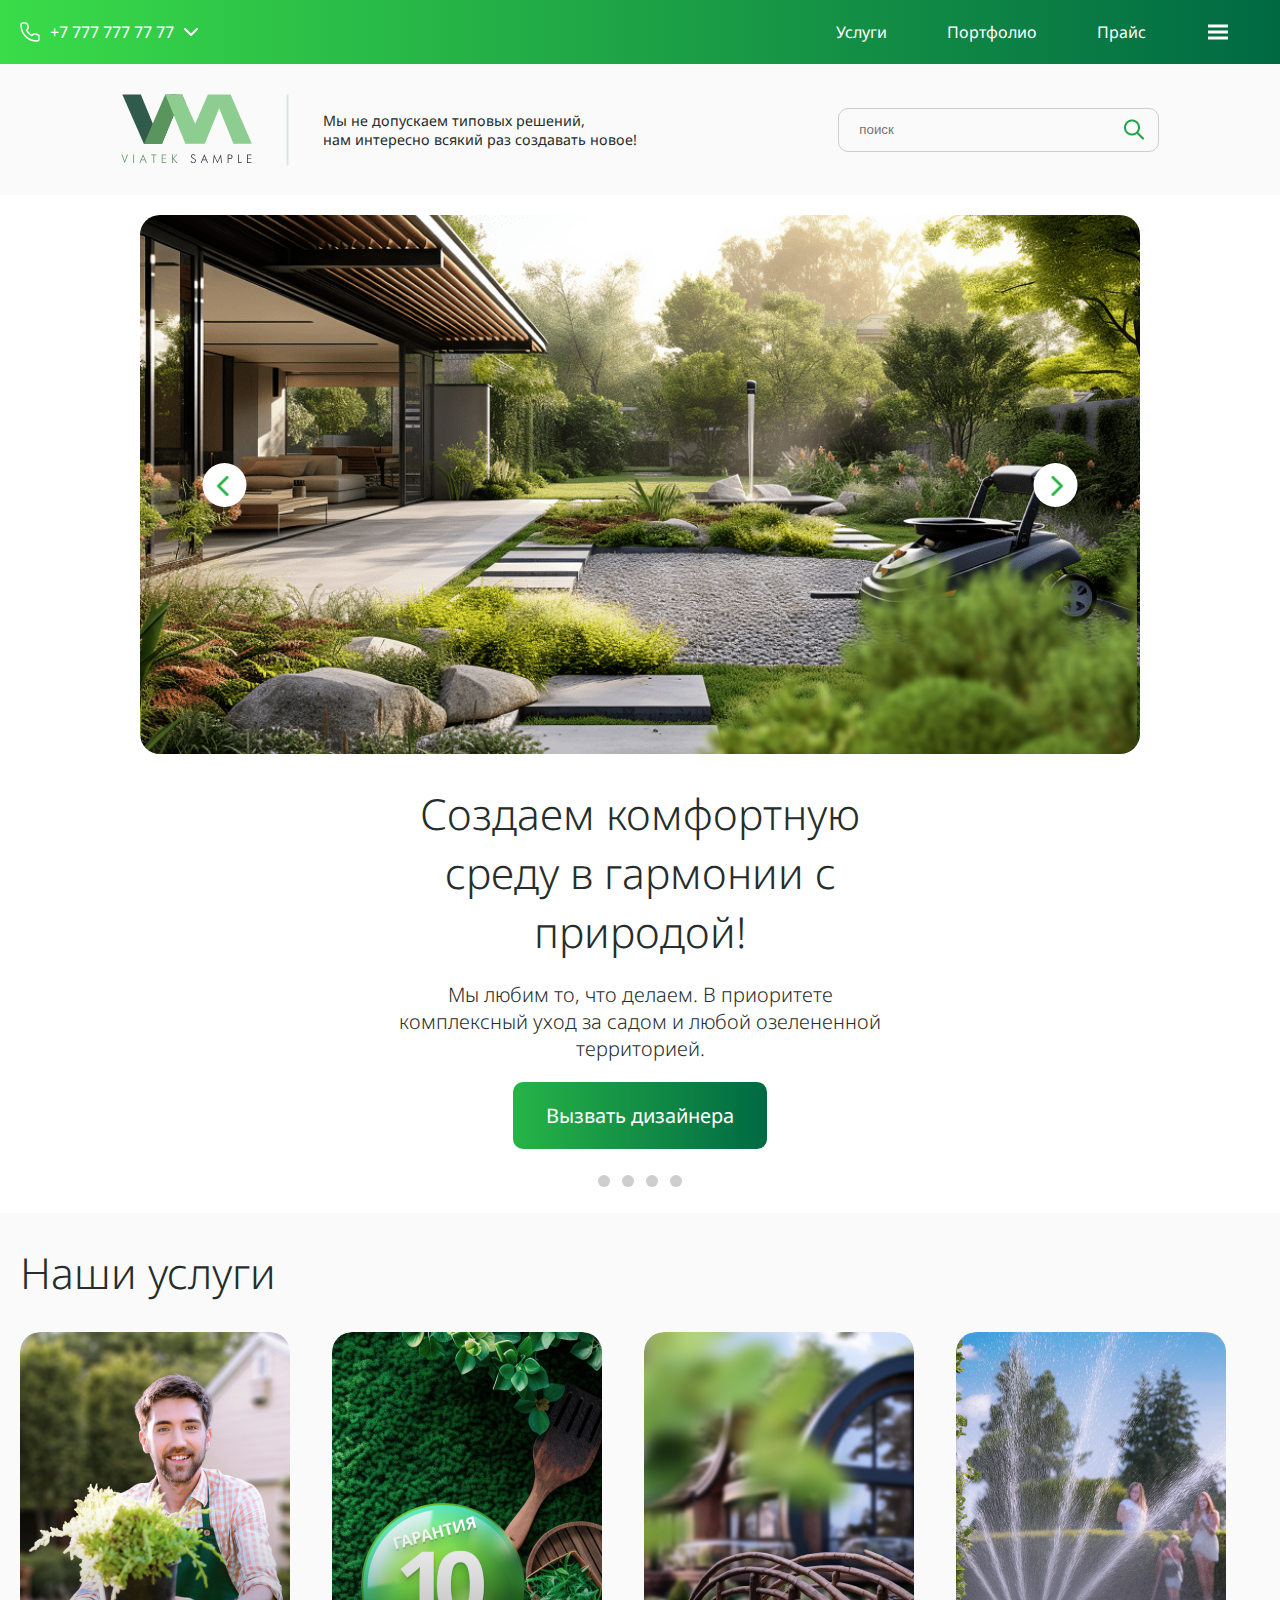
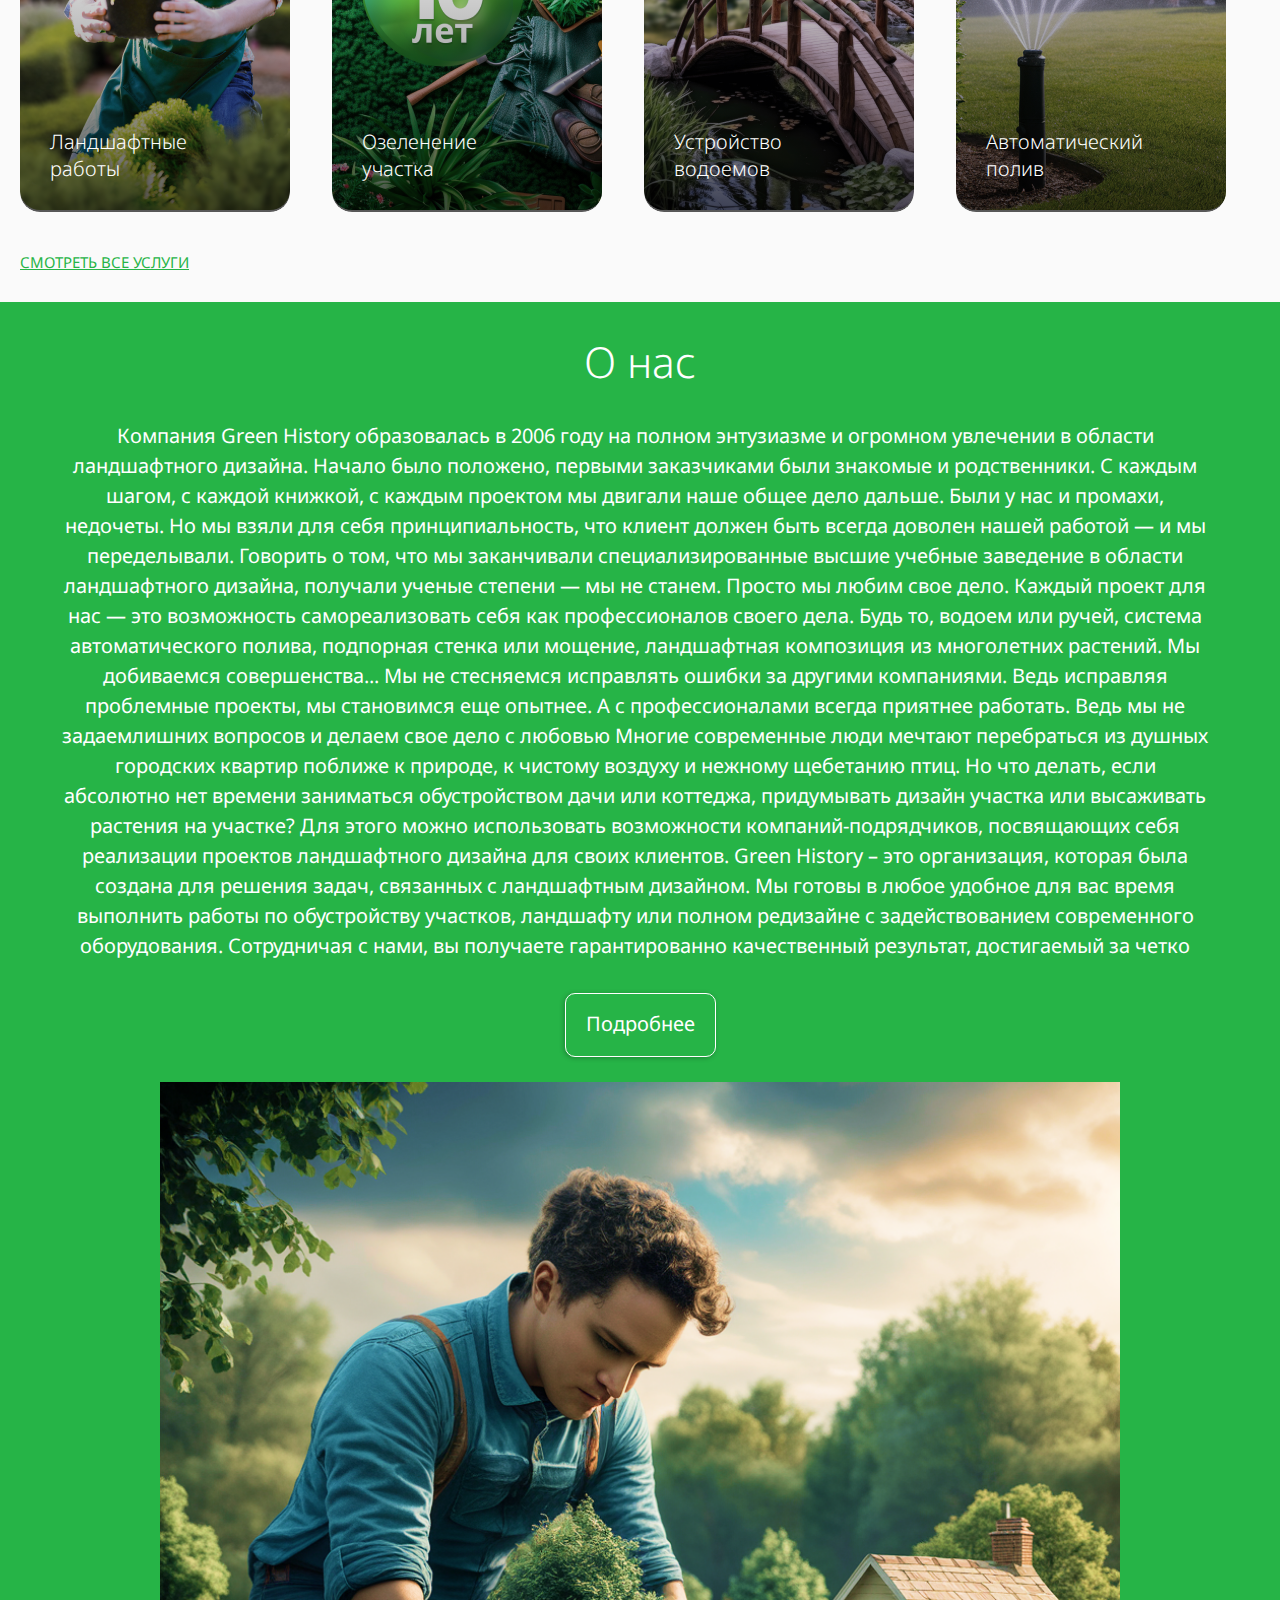
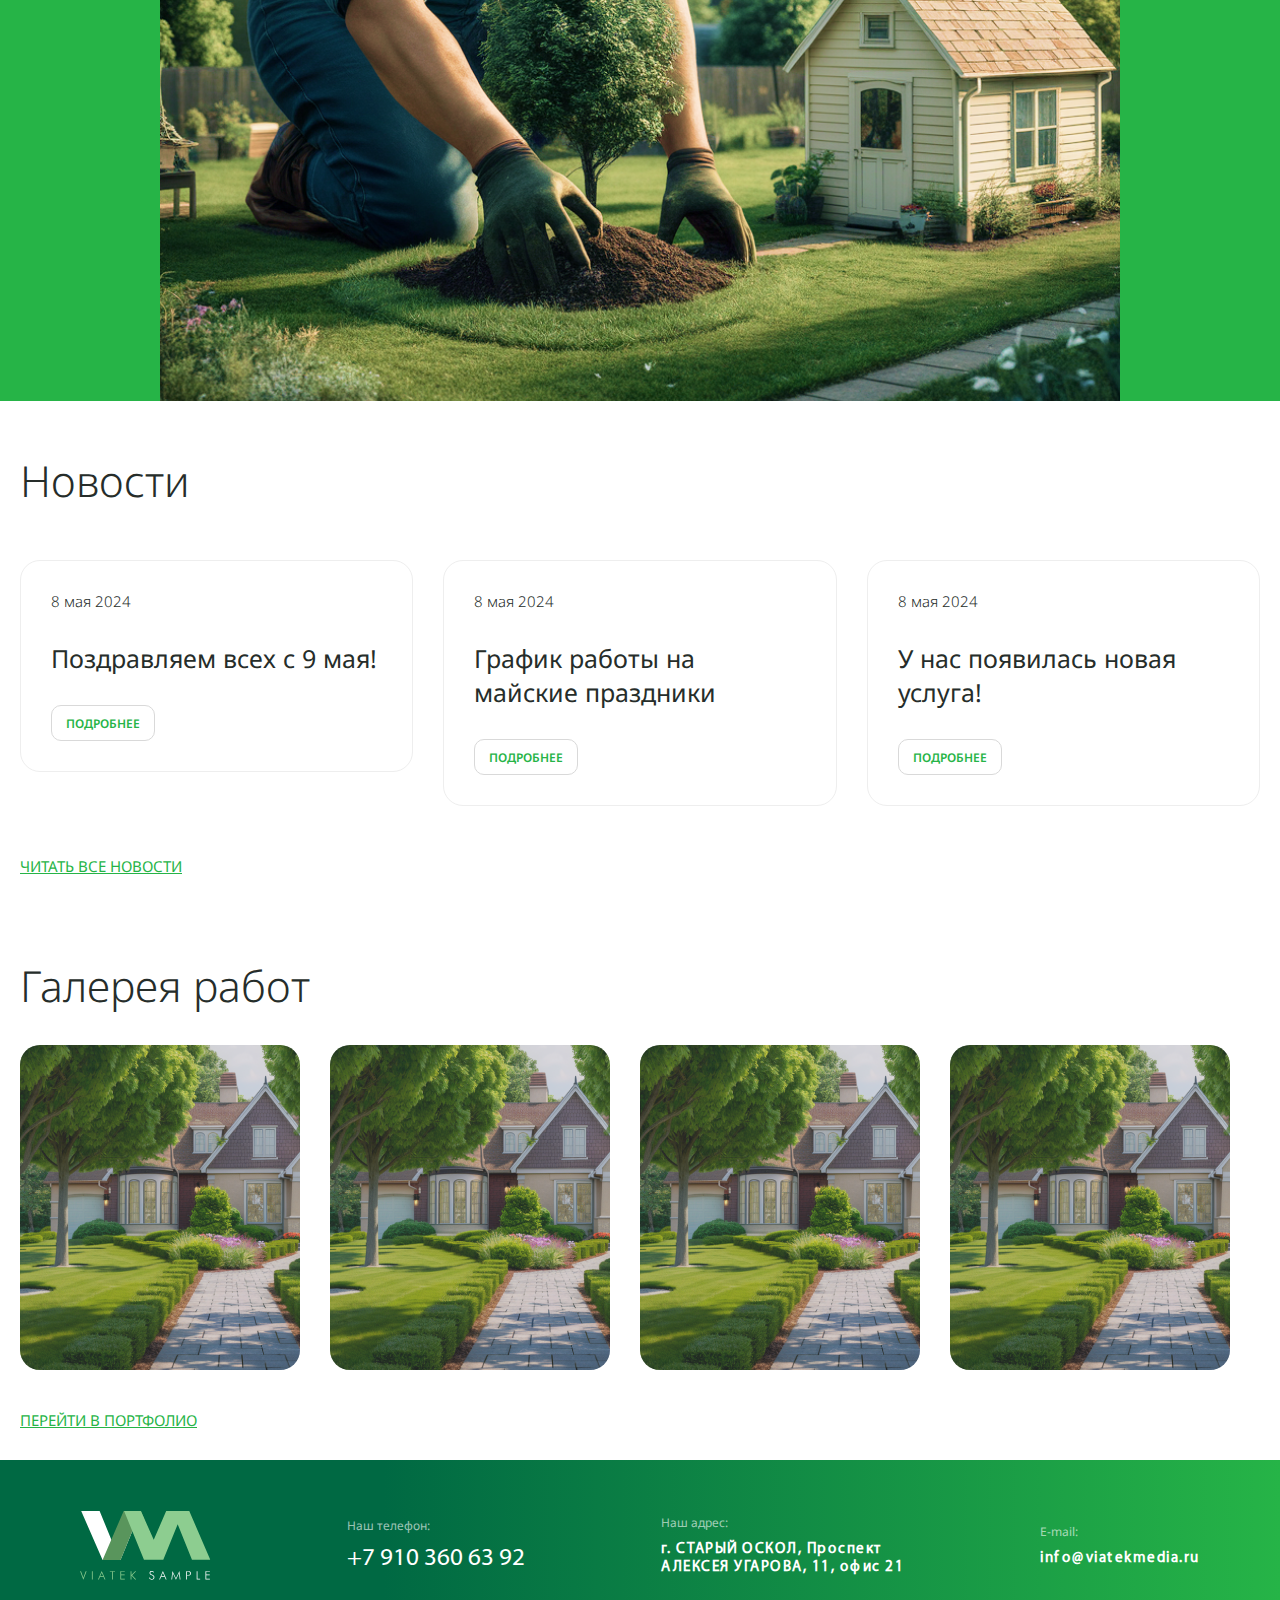
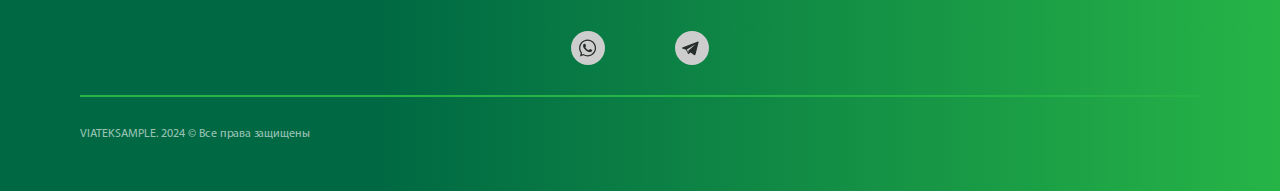
==== index.html @ 407cc50f "Add files via upload" ====
<!DOCTYPE html>
<html lang="en">

<head>
    <meta charset="UTF-8">
    <meta name="viewport" content="width=device-width, initial-scale=1.0">
    <title>Viatek-Sample</title>
    <link rel="stylesheet" href="./styles/reset.css">
    <link rel="stylesheet" href="./styles/fonts.css">
    <link rel="stylesheet" href="./styles/style.css">
</head>

<body>
    <!-- NAVBAR -->
    <nav class="navbar">
        <div class="container navbar-container">
            <div class="navbar__loc">
                <img src="./icons/location.svg" alt="#">
                <a href="#">Москва</a>
                <!-- POP - UP -->
                <div class="loc__pop-up-wrapper">
                    <div class="exit-button">
                        <span class="exit-button__span">
                        </span>
                    </div>
                    <ul class="loc__pop-up_list">
                        <li class="loc__pop-up_item"><a href="#">Санкт Петерсбург</a></li>
                        <li class="loc__pop-up_item"><a href="#">............</a></li>
                        <li class="loc__pop-up_item"><a href="#">............</a></li>
                        <li class="loc__pop-up_item"><a href="#">............</a></li>
                        <li class="loc__pop-up_item"><a href="#">............</a></li>
                        <li class="loc__pop-up_item"><a href="#">............</a></li>
                        <li class="loc__pop-up_item"><a href="#">............</a></li>
                    </ul>
                </div> <!-- POP - UP -->
            </div><!-- LOC -->
            <!-- TEL MENU FOR MOBILE -->
            <div class="navbar__phone-mob">
                <img src="./icons/phone-white.svg" alt="#">
                <a href="tel:+7 777 777 77 77">+7 777 777 77 77</a>
                <img src="./icons/chevron_down_white.svg" alt="#">
            </div> <!-- TEL MENU FOR MOBILE -->
            <div class="navbar__menu">
                <ul class="navbar__menu_list">
                    <li><a href="./service.html">Услуги</a></li>
                    <li><a href="#">Портфолио</a></li>
                    <li><a href="#">Прайс</a></li>
                </ul>
                <div class="navbar__burger">
                    <div class="navbar__burger-wrapper">
                        <a class="navbar__burger_button" href="#">
                            <span></span>
                        </a>
                        <div class="navbar__pop-up">
                            <div class="exit-button">
                                <span class="exit-button__span">
                                </span>
                            </div>
                            <ul class="navbar__pop-up_list">
                                <li class="navbar__pop-up_item"><img src="./icons/wertical-dots.svg" alt=""><a
                                        href="#">О компании</a></li>
                                <li class="navbar__pop-up_item"><img src="./icons/wertical-dots.svg" alt=""><a
                                        href="#">Услуги</a></li>
                                <li class="navbar__pop-up_item"><img src="./icons/wertical-dots.svg" alt=""><a
                                        href="#">Портфолио</a></li>
                                <li class="navbar__pop-up_item"><img src="./icons/wertical-dots.svg" alt=""><a
                                        href="#">Новости</a></li>
                                <li class="navbar__pop-up_item"><img src="./icons/wertical-dots.svg" alt=""><a
                                        href="#">Контакты</a></li>
                                <li class="navbar__pop-up_item"><img src="./icons/wertical-dots.svg" alt=""><a
                                        href="#">Документы</a></li>
                                <li class="navbar__pop-up_item"><img src="./icons/wertical-dots.svg" alt=""><a
                                        href="#">Прайс</a></li>
                            </ul>
                        </div>
                    </div>
                </div> <!-- NAVBAR__BURGER -->
            </div><!-- NAVBAR__MENU -->
        </div> <!-- CONTAINER -->
    </nav>
    <!-- NAVBAR - END ^ -->

    <!-- HEADER -->
    <header>
        <div class="container header__container">
            <div class="logo-slogan">
                <div class="header__logo-wrapp">
                    <a class="header__logo-link" href="#"><img class="header__logo" src="./icons/logo.svg" alt=""></a>
                </div>
                <hr class="header__hr">
                <div class="header__slogan">
                    <p class="header__slogan_txt">Мы не допускаем типовых решений,<br>
                        нам интересно всякий раз создавать новое!</p>
                </div>
            </div>
            <!--  -->
            <form class="header__search" action="#" method="post">
                <input class="header__input" type="text" name="header-search" placeholder="поиск">
                <button class="header__search-btn">
                    <img src="./icons/search-green.png" alt="">
                </button>
            </form>
            <!--  -->
            <div class="header__timing">
                <p class="header__timing_txt">График работы:</br><span> Пн-Пт, 9:00 - 18:00</span></p>
            </div>
            <div class="header__social">
                <div class="header__social_watcap"><img src="./icons/whatsapp.svg" alt=""></div>
                <div class="header__social_telegram"><img class="header__social_telega" src="./icons/telegramm.svg"
                        alt=""></div>
            </div>
            <div class="header__phone">
                <form class="header__phone_form" action="#" method="get">
                    <button class="header__phone_button">
                        <img src="./icons/phone-green.svg" alt="">
                    </button>
                    <input type="number" placeholder="+7 910 360 63 92">
                    <div class="header__pop-up-wrapper">
                        <a class="header__phone_pop-up" href="#">
                            <img src="./icons/chevron-down-green.svg" alt="">
                        </a>
                        <div class="header__phone_list-wrapper">
                            <div class="exit-button">
                                <span class="exit-button__span">
                                </span>
                            </div><!-- exit-button -->
                            <ul class="header__phone_list">
                                <li class="header__phone_item">
                                    <a href="">+7 777 777 77 77</a>
                                </li>
                                <li class="header__phone_item">
                                    <a href="">............</a>
                                </li>
                                <li class="header__phone_item">
                                    <a href="">............</a>
                                </li>
                                <li class="header__phone_item">
                                    <a href="">............</a>
                                </li>
                                <li class="header__phone_item">
                                    <a href="">............</a>
                                </li>
                                <li class="header__phone_item">
                                    <a href="">............</a>
                                </li>
                                <li class="header__phone_item">
                                    <a href="">............</a>
                                </li>
                            </ul>
                        </div> <!-- header__phone_list-wrapper -->
                    </div><!-- header__pop-up-wrapper -->
                </form>
            </div><!-- header__phone -->
        </div><!-- container header__container -->
    </header>
    <!-- HEADER - END ^ -->

    <!-- MAIN -->
    <main class="main-container">

        <!-- PREVIEW - SECTION -->
        <section class="preview container">
            <!-- left - block -->
            <div class="preview__content">
                <h1>Создаем комфортную<br>
                    среду в гармонии с<br>
                    природой!
                </h1>

                <p class="preview__txt">Мы любим то, что делаем. В приоритете<br class="preview__txt_br1">
                    комплексный уход за садом и любой озелененной<br class="preview__txt_br2">
                    территорией.
                </p>

                <a href="#" class="preview__content_btn call-btn-dark">Вызвать дизайнера</a>

                <div class="preview__dots">
                    <label for="switch1" checked></label>
                    <label for="switch2"></label>
                    <label for="switch3"></label>
                    <label for="switch4"></label>
                </div> <!-- preview__dots -->
            </div><!-- preview__content -->
            <!-- left - block - end ^ -->

            <!-- right - block -->
            <div class="slider-wrapper">
                <div class="slider">
                    <input checked type="radio" name="slider" id="switch1">
                    <input type="radio" name="slider" id="switch2">
                    <input type="radio" name="slider" id="switch3">
                    <input type="radio" name="slider" id="switch4">
                    <div class="slides">
                        <div class="overflow">
                            <div class="slider-inner">
                                <div class="slide">
                                    <img alt="" src="./images/home.img/preview-img1.png">
                                </div>
                                <div class="slide">
                                    <img alt="" src="./images/home.img/preview-img1.png">
                                </div>
                                <div class="slide">
                                    <img alt="" src="./images/home.img/preview-img1.png">
                                </div>
                                <div class="slide">
                                    <img alt="" src="./images/home.img/preview-img1.png">
                                </div>
                            </div><!-- slider-inner -->
                        </div><!-- overflow -->
                    </div><!-- slides -->
                </div><!-- slider -->

                <div class="preview__slider_arrows">
                    <div class="preview__arrow-left">
                        <label for="switch1">
                            <img src="./icons/chevron-left-green-btn.png" alt="">
                        </label>
                    </div>
                    <div class="preview__arrow-right">
                        <label for="switch4">
                            <img src="./icons/chevron-right-green-btn.png" alt="">
                        </label>
                    </div>
                </div>
            </div><!-- slider-wrapper -->
            <!-- right - block - end ^ -->
        </section>
        <!-- PREVIEW - SECTION - END ^ -->

        <!-- SERVICES - SECTION -->
        <section class="services-bg">
            <div class="services container">
                <h2>Наши услуги</h2>
                <div class="services__images-wrapper">
                    <div class="services__images">
                        <div class="services__img-wrapper">
                            <div class="services__img_shadow">
                                <h5 class="services__img_title">Ландшафтные<br> работы</h5>
                                <a class="services__img_btn" href="#">Заказать</a>
                            </div>
                            <img src="./images/home.img/landscaping1.png" alt="">
                        </div><!-- services__img-wrapper -->
                        <div class="services__img-wrapper">
                            <div class="services__img_shadow">
                                <h5 class="services__img_title">Озеленение<br>
                                    участка</h5>
                                <a class="services__img_btn" href="#">Заказать</a>
                            </div>
                            <img src="./images/home.img/service-greening2.png" alt="">
                        </div><!-- services__img-wrapper -->
                        <div class="services__img-wrapper">
                            <div class="services__img_shadow">
                                <h5 class="services__img_title">Устройство<br> водоемов</h5>
                                <a class="services__img_btn" href="#">Заказать</a>
                            </div>
                            <img src="./images/home.img/construct-reservoirs3.png" alt="">
                        </div><!-- services__img-wrapper -->
                        <div class="services__img-wrapper">
                            <div class="services__img_shadow">
                                <h5 class="services__img_title">Автоматический<br> полив</h5>
                                <a class="services__img_btn" href="#">Заказать</a>
                            </div>
                            <img src="./images/home.img/auto-watering4.png" alt="">
                        </div><!-- services__img-wrapper -->
                        <div class="services__img-wrapper">
                            <div class="services__img_shadow">
                                <h5 class="services__img_title">Устройство газонов</h5>
                                <a class="services__img_btn" href="#">Заказать</a>
                            </div>
                            <img src="./images/home.img/lawn-installation5.png" alt="">
                        </div><!-- services__img-wrapper -->
                    </div><!-- services__images -->
                </div><!-- services__images-wrapper -->

                <a class="main-link" href="#">Смотреть все услуги</a>
        </section>
        <!-- SERVICES - SECTION - END ^ -->

        <!-- ABOUT - SECTION -->
        <section class="about-bg">
            <div class="about">
                <div class="about__dummy">
                </div>
                <div class="about__img-wrapper">
                    <div class="about__img">
                        <img src="./images/home.img/about-img.png" alt="">
                    </div>
                </div>
                <div class="about__content-wrapper">
                    <div class="about__content">
                        <h2>О нас</h2>
                        <div class="about__txt-wrapper">

                            <p>Компания Green History образовалась в 2006 году на полном<br> энтузиазме и огромном
                                увлечении в области ландшафтного дизайна.<br> Начало было положено, первыми заказчиками
                                были
                                знакомые и<br> родственники. С каждым шагом, с каждой книжкой, с каждым<br> проектом мы
                                двигали наше
                                общее дело дальше. Были у нас и<br> промахи, недочеты. Но мы взяли для себя
                                принципиальность,
                                что<br> клиент должен быть всегда доволен нашей работой — и мы<br> переделывали.
                                Говорить о
                                том, что
                                мы заканчивали<br> специализированные высшие учебные заведение в области<br>
                                ландшафтного
                                дизайна,
                                получали ученые степени — мы не станем.<br> Просто мы любим свое дело.<br><br>

                                Каждый проект для нас — это возможность самореализовать себя как<br> профессионалов
                                своего
                                дела. Будь то, водоем или ручей, система<br> автоматического полива, подпорная стенка
                                или
                                мощение,<br> ландшафтная композиция из многолетних растений. Мы добиваемся<br>
                                совершенства...<br><br>
                                Мы не стесняемся исправлять ошибки за другими компаниями.<br> Ведь исправляя проблемные
                                проекты,
                                мы становимся еще опытнее.<br> А с профессионалами всегда приятнее работать. Ведь мы
                                не<br>
                                задаемлишних вопросов и делаем свое дело с любовью Многие<br> современные люди мечтают
                                перебраться из душных городских<br> квартир поближе к природе, к чистому воздуху и
                                нежному<br> щебетанию птиц. Но что делать, если абсолютно нет времени<br>
                                заниматься обустройством дачи или коттеджа, придумывать дизайн<br> участка или
                                высаживать
                                растения на участке? Для этого можно<br> использовать возможности компаний-подрядчиков,
                                посвящающих<br> себя реализации проектов ландшафтного дизайна для своих<br> клиентов.
                                <br><br>
                                Green History – это организация, которая была создана для решения<br> задач, связанных с
                                ландшафтным дизайном. Мы готовы в любое<br> удобное для вас время выполнить работы по
                                обустройству участков,<br> ландшафту или полном редизайне с задействованием
                                современного<br>
                                оборудования. Сотрудничая с нами, вы получаете гарантированно<br> качественный
                                результат,
                                достигаемый за четко оговоренные сроки.
                                <br><br>
                                В комплекс услуг Green History входят следующие мероприятия:<br><br>
                                Ландшафтное проектирование участка с учетом потребностей<br> заказчика;<br><br>
                                Работы по озеленению и обустройству газонов на участках;<br><br>
                                Прокладка инфраструктуры или замена устаревших элементов<br> внешнего интерьера;<br><br>
                                Монтаж современной системы полива для растений;<br><br>
                                Обустройство водоемов, фонтанов и прудов;<br><br>
                                Работы по обслуживанию реализованных проектов.
                                Это далеко не весь<br> список тех задач, которые способны для вас решить специалисты<br>
                                нашей
                                компании. Для нас каждый проект дизайна участка является<br> уникальной возможностью
                                решить
                                ваши
                                вопросы и удовлетворить<br> персональные потребности. Работа выполняется с соблюдением
                                всех<br>
                                требований безопасности, наши заказчики получают возможность<br> вносить корректировки
                                на
                                любом
                                этапе выполнения проекта.
                                <br><br>
                                Что касается цен, то стоимость наших услуг представлена на<br> официальном сайте
                                компании
                                Green
                                History. Вы удивитесь, насколько<br> доступными и выгодными оказываются услуги
                                подрядчиков,<br>
                                заботящихся о бюджете своих клиентов. Для нас каждый заказчик<br> представляет ценность,
                                а
                                потому мы готовы предоставить все свои<br> возможности для решения ваших задач.
                                <br><br>
                                На текущий момент мы реализовали уже несколько сотен уникальных<br> проектов и получили
                                положительные отзывы от десятков довольных<br> клиентов. Если вам важно получить
                                гарантированный
                                результат, не<br> переплатив за него, то смело звоните нам по телефону и закажите<br>
                                выезд
                                специалиста на место. Мы докажем на деле, что ландшафтный<br> дизайн – это доступно и
                                интересно!
                            </p>

                        </div>
                        <a class="about__content_btn" href="#">Подробнее</a>
                    </div>
                    <div class="about__content-dummy"></div>
                </div>
            </div>
        </section>
        <!-- ABOUT - SECTION- END ^ -->

        <!-- NEWS - SECTION -->
        <section class="news container">
            <h2>Новости</h2>
            <div class="news__cards-wrapper">
                <div class="news__card">
                    <span>8 мая 2024</span>
                    <h4>Поздравляем всех с 9 мая!</h4>
                    <a class="clear-small-btn" href="#">подробнее</a>
                </div>
                <div class="news__card">
                    <span>8 мая 2024</span>
                    <h4>График работы на майские праздники</h4>
                    <a class="clear-small-btn" href="#">подробнее</a>
                </div>
                <div class="news__card">
                    <span>8 мая 2024</span>
                    <h4>У нас появилась новая услуга!</h4>
                    <a class="clear-small-btn" href="#">подробнее</a>
                </div>
            </div>
            <a class="main-link" href="#">Читать все новости</a>
            </div>
        </section>
        <!-- NEWS - SECTION - END ^ -->
        <!-- GALLERY - SECTION -->
        <section class="gallery container">
            <h2>Галерея работ</h2>
            <div class="gallery__images-wrapper">
                <div class="gallery__images">
                    <div class="gallery__img-wrapper">
                        <div class="gallery__img-shadow">
                        </div>
                        <a class="gallery__search_btn" href="./portfolio.html">
                            <img src="./icons/search(+)white-big.svg" alt="#">
                        </a>
                        <img src="./images/home.img/gallery-img.png" alt="#">
                    </div> <!-- gallery__img-wrapper -->
                    <div class="gallery__img-wrapper">
                        <div class="gallery__img-shadow">
                        </div>
                        <a class="gallery__search_btn" href="./portfolio.html">
                            <img src="./icons/search(+)white-big.svg" alt="#">
                        </a>
                        <img src="./images/home.img/gallery-img.png" alt="#">
                    </div> <!-- gallery__img-wrapper -->
                    <div class="gallery__img-wrapper">
                        <div class="gallery__img-shadow">
                        </div>
                        <a class="gallery__search_btn" href="./portfolio.html">
                            <img src="./icons/search(+)white-big.svg" alt="#">
                        </a>
                        <img src="./images/home.img/gallery-img.png" alt="#">
                    </div> <!-- gallery__img-wrapper -->
                    <div class="gallery__img-wrapper">
                        <div class="gallery__img-shadow">
                        </div>
                        <a class="gallery__search_btn" href="./portfolio.html">
                            <img src="./icons/search(+)white-big.svg" alt="#">
                        </a>
                        <img src="./images/home.img/gallery-img.png" alt="#">
                    </div> <!-- gallery__img-wrapper -->
                    <div class="gallery__img-wrapper">
                        <div class="gallery__img-shadow">
                        </div>
                        <a class="gallery__search_btn" href="./portfolio.html">
                            <img src="./icons/search(+)white-big.svg" alt="#">
                        </a>
                        <img src="./images/home.img/gallery-img.png" alt="#">
                    </div> <!-- gallery__img-wrapper -->
                </div><!-- gallery__images -->
            </div><!-- gallery__images-wrapper -->
            <a class="main-link" href="./portfolio.html">Перейти в портфолио</a>
        </section>
        <!-- GALLERY - SECTION - END ^ -->

    </main> <!-- MAIN - END ^ -->


    <!-- FOOTER -->
    <footer class="footer">
        <div class="container footer__container">
            <div class="footer__info-wrapper">
                <div class="footer__logo">
                    <a href="#"><img src="./icons/footer-logo.svg" alt="">
                    </a>
                </div>
                <div class="footer__phone">
                    <a>Наш телефон:</a>
                    <span>+7 910 360 63 92</span>
                </div>
                <div class="footer__adress">
                    <a>Наш адрес:</a>
                    <span>г. СТАРЫЙ ОСКОЛ, Проспект<br> АЛЕКСЕЯ УГАРОВА, 11, офис 21
                    </span>
                </div>
                <div class="footer__email">
                    <a>E-mail:</a>
                    <span>info@viatekmedia.ru</span>
                </div>
                <div class="footer__social">
                    <div class="footer__social-wrapper">
                        <img class="footer__social_whatsapp" src="./icons/whatsapp-black.svg" alt="">
                    </div>
                    <div class="footer__social-wrapper">
                        <img class="footer__social_telegramm" src="./icons/telega-black.svg" alt="">
                    </div>
                </div>
            </div><!-- footer__info-wrapper -->
            <hr class="footer__line">
            <div class="copyright">
                VIATEKSAMPLE. 2024 © Все права защищены
            </div>
        </div><!-- container footer__container -->
    </footer>
</body>

</html>
---- styles/fonts.css ----
@font-face {
    font-family: "noto-sans";
    src: url(../fonts/Noto_Sans/NotoSans-VariableFont_wdth\,wght.ttf);
}

@font-face {
    font-family: "futuris";
    src: url(../fonts/Futuris/futuris.ttf);
}

@font-face {
    font-family: "myriad-pro";
    src: url(../fonts/Myriad_pro/MYRIADPRO-REGULAR.ttf);
}

body {
    font-family: "noto-sans";
}

h1,
h2,
h4,
h5 {
    font-family: var(--font-family);
    font-style: normal;
    font-weight: 300;
}

h1,
h2 {
    font-size: clamp(35px, calc(35px + (45 - 35) * ((100vw - 320px) / (1560 - 320))), 45px);
}

h3 {
    font-size: 35px;
    font-weight: 500;
}

h4 {
    font-size: 25px;
    font-weight: 400;
}

h5 {
    font-size: 20px;
}

a {
    font-family: var(--font-family);
}

article {
    font-size: 20px;
    font-weight: 400;
    line-height: 150%;
}


/* HEADER */
.navbar__loc>a {
    font-size: 15px;
    font-weight: 400;
}

.navbar__menu_list>li>a {
    font-size: 16px;
    font-weight: 400;
}

.header__slogan_txt {
    font-size: clamp(12px, calc(12px + (15 - 12) * ((100vw - 320px) / (1560 - 320))), 15px);
    font-weight: 400;
}

.header__timing_txt {
    font-weight: 700;
    font-size: 12px;
}

.header__timing_txt>span {
    font-weight: 400;
}

.header__phone_form>input {
    font-weight: 400;
    font-size: 20px;
}

/* HEADER - END ^ */

/* SECTION - SERVICES */
.page-nav span:first-child {
    font-size: 12px;
    font-weight: 400;
}

.page-nav span:last-child {
    font-size: 12px;
    font-weight: 400;
}

/* FOOTER */
footer {
    font-family: "myriad-pro";
    font-weight: 400;
    font-size: 12px;
}

.footer__phone>span {
    font-size: 25px;
}

.footer__adress>span,
.footer__email>span {
    font-size: 1.25em;
    font-weight: 600;
    letter-spacing: .1em;
}

/* FOOTER - END ^ */

/* -SECTIONS- */
/* preview - section */
.preview__txt {
    font-size: 20px;
    font-weight: 300;
}

/* preview - section - end ^ */

/* services - section */
.services__img_btn {
    font-size: 15px;
    font-weight: 400;
    text-transform: uppercase;
}

.main-link {
    font-size: 15px;
    font-weight: 400;
    text-transform: uppercase;
    text-decoration: underline;
}

/* services - section - end ^ */

/* news - section */
.news__card>span {
    font-size: 15px;
    font-weight: 300;
}

/* news - section - end ^ */

/* SECTIONS - BUTTONS */
.long-green-btn,
.clear-small-btn,
.clear-big-btn,
.call-btn-dark,
.call-btn-light {
    font-size: 20px;
    font-weight: 400;
}

.clear-big-btn {
    line-height: 100%;
}

.clear-small-btn {
    font-weight: 600;
    font-size: 12px;
    text-transform: uppercase;
}

/* PAGES */
---- styles/style.css ----
/* GLOBAL - STYLES */
@import url(./global.css);
/* GLOBAL - STYLES - END ^ */

/* COLORS */
@import url(./colors.css);
/* COLOS - END ^ */
/* HEADER - STYLES */
@import url(./header/hdr.css);
/* HEADER - STYLES - END ^*/

/* FOOTER - STYLES */
@import url(./footer/footer.css);
/* FOOTER - STYLES - END ^ */

/* STYLES - SECTIONS */
/* home - page */
@import url(../styles/home-page/preview.css);
@import url(../styles/home-page/services.css);
@import url(../styles/home-page/about.css);
@import url(../styles/home-page/news.css);
@import url(../styles/home-page/gallery.css);

/* services - page */
@import url(../styles/sections/services/srv.css);

/* STYLES - SECTIONS - END ^ */
/* BUTTONS - STYLES */
@import url(../styles/button.css);
/* BUTTONS - STYLES - END ^ */
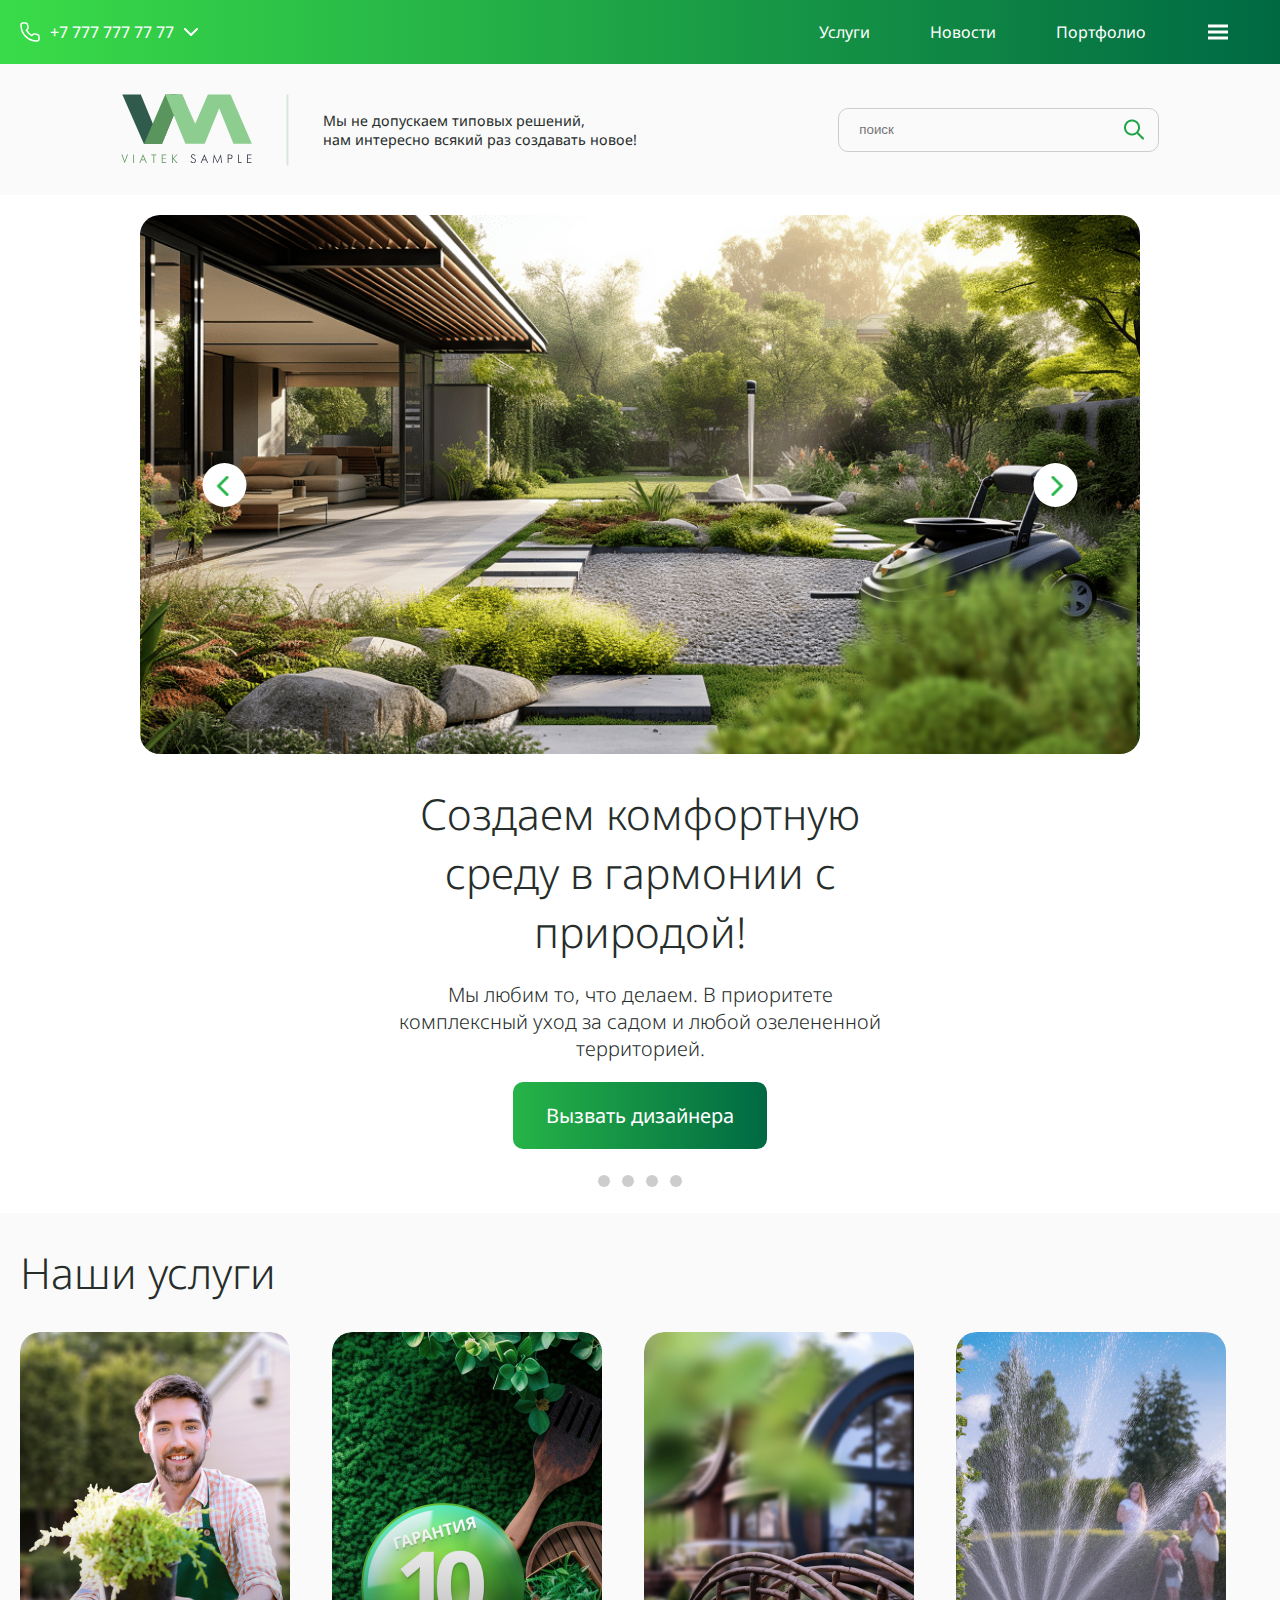
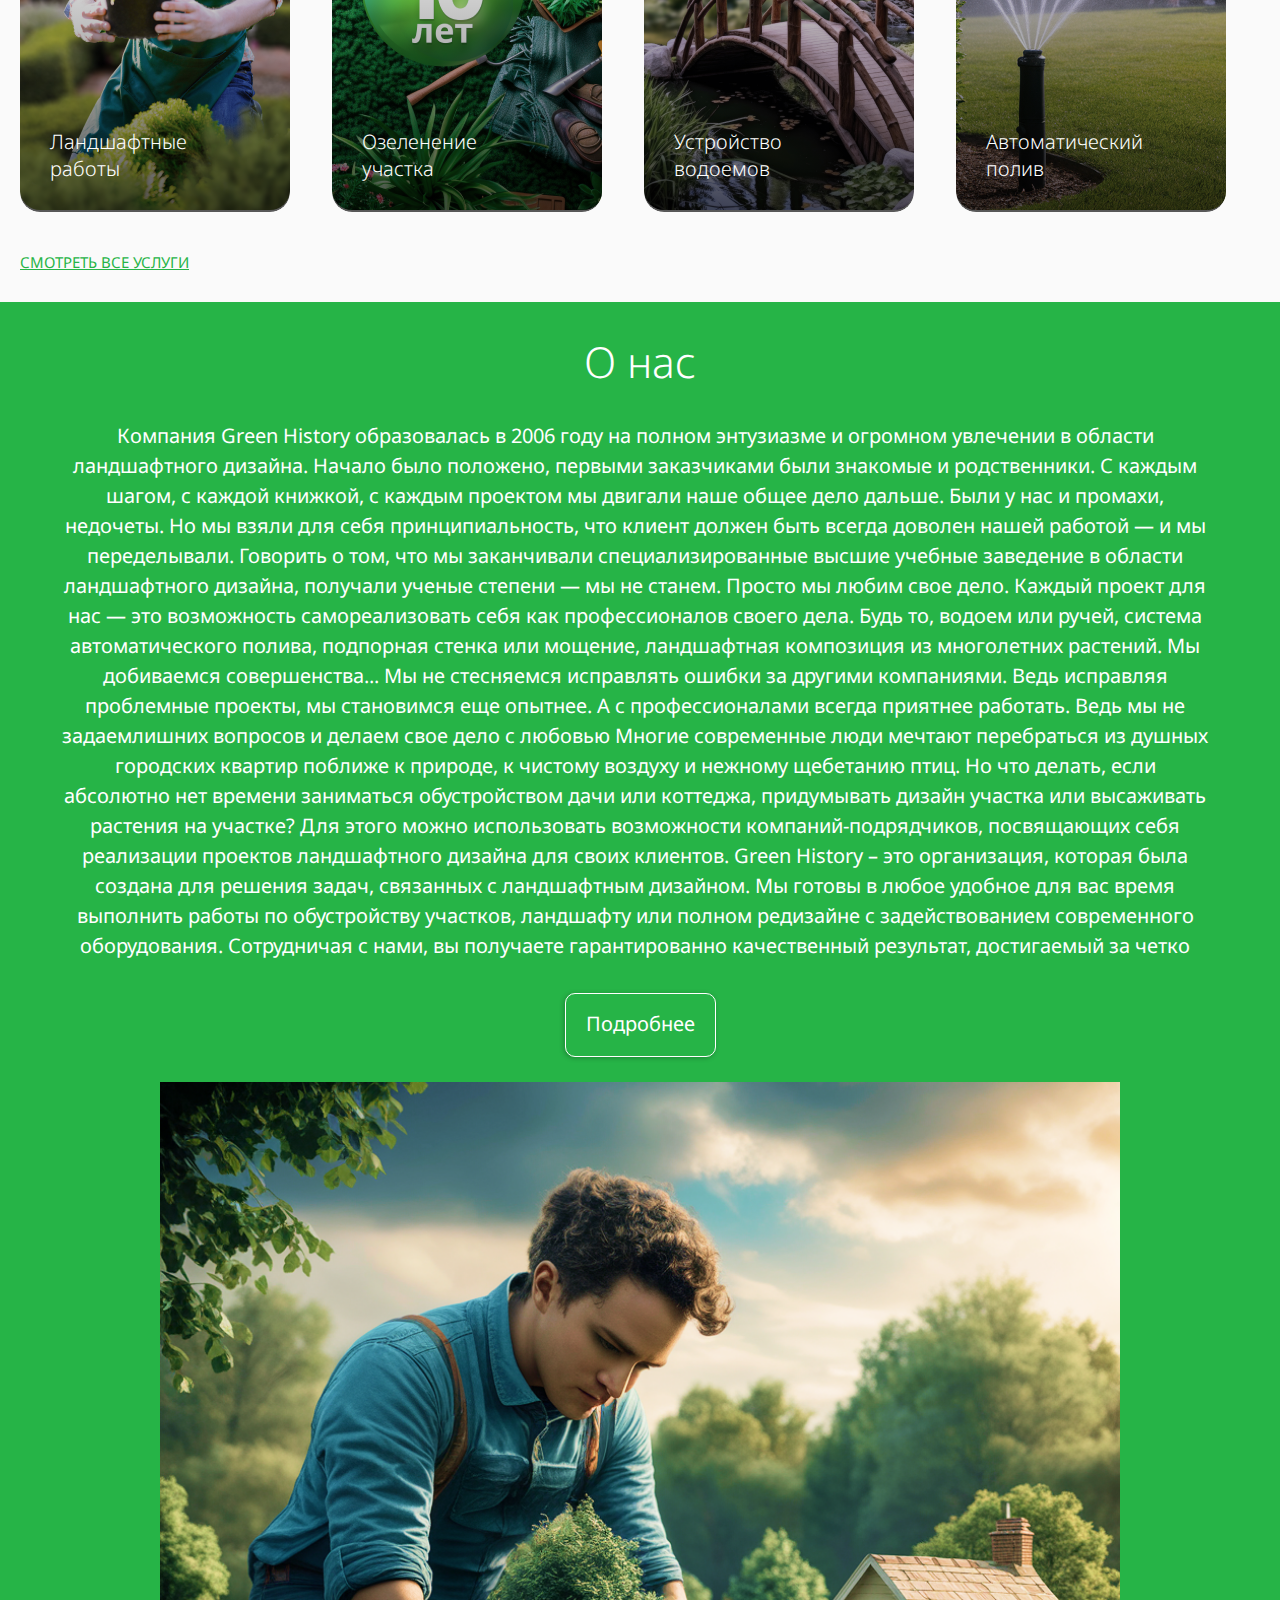
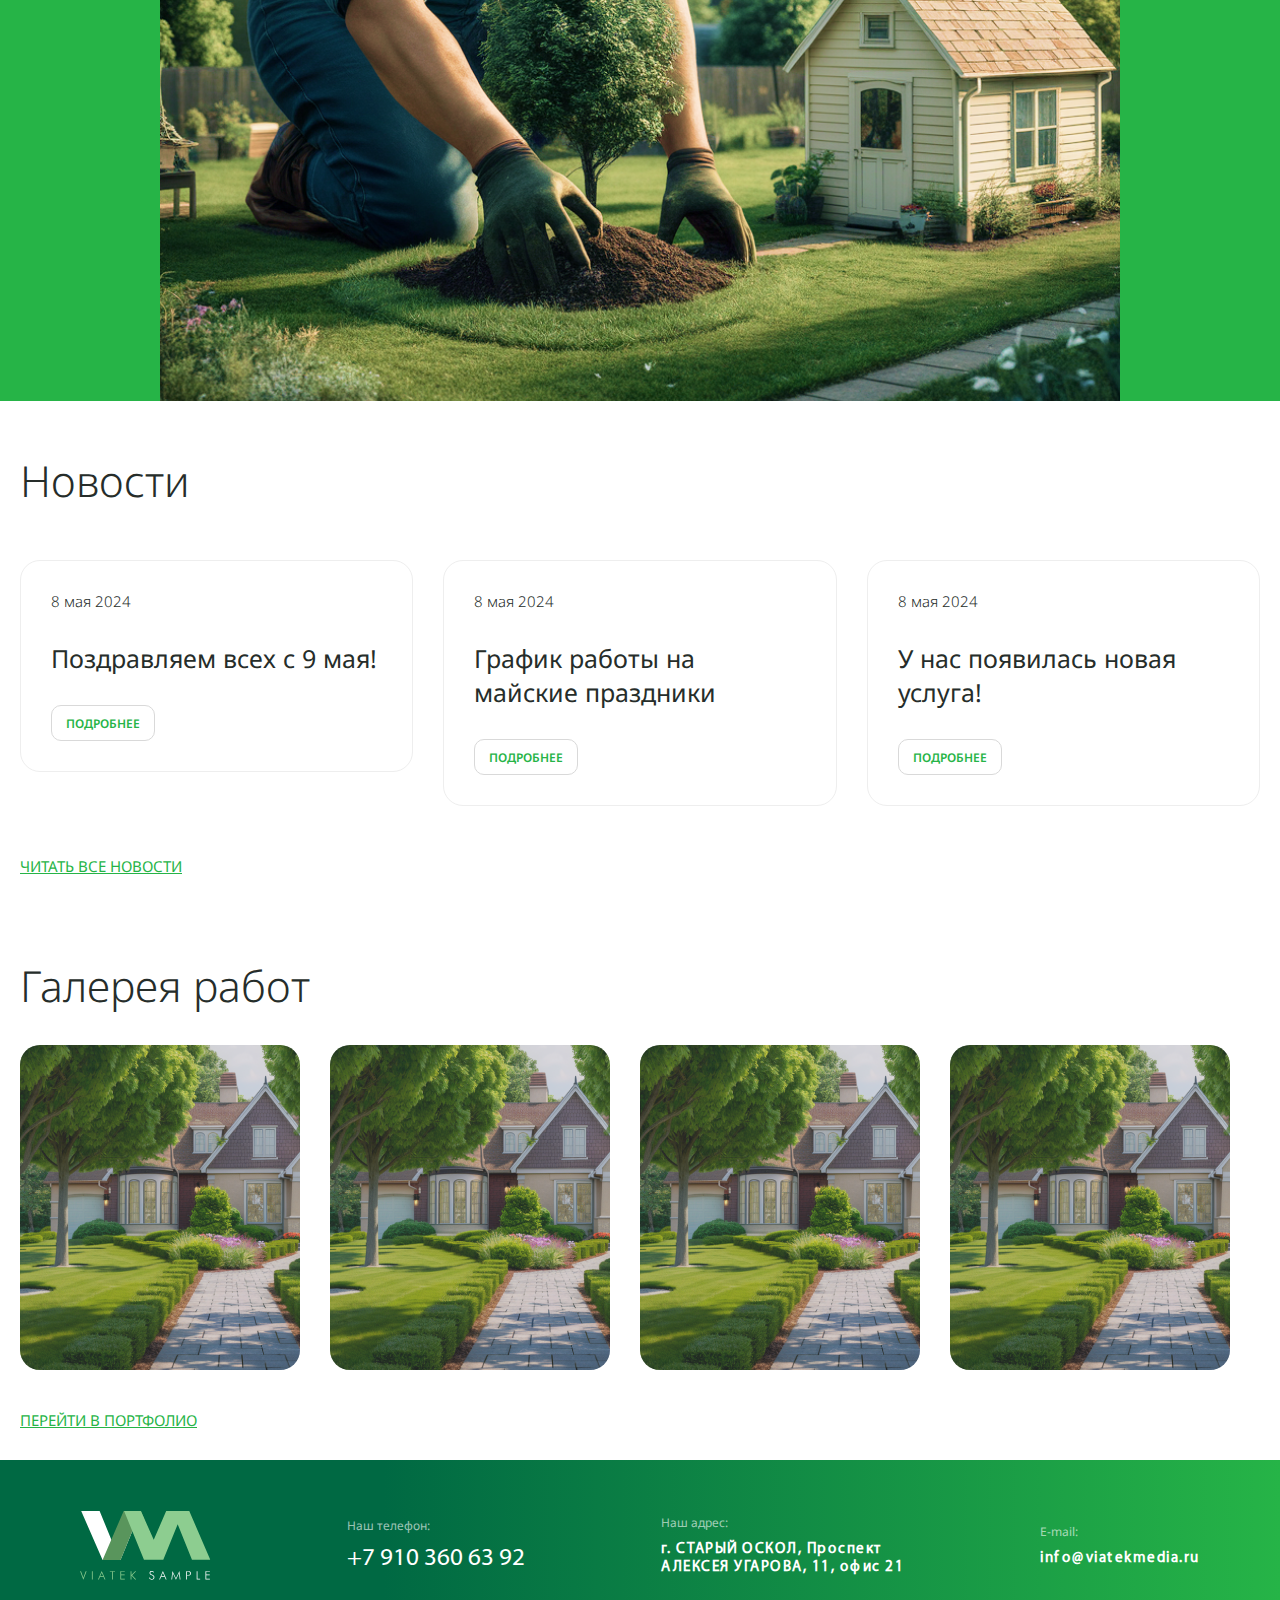
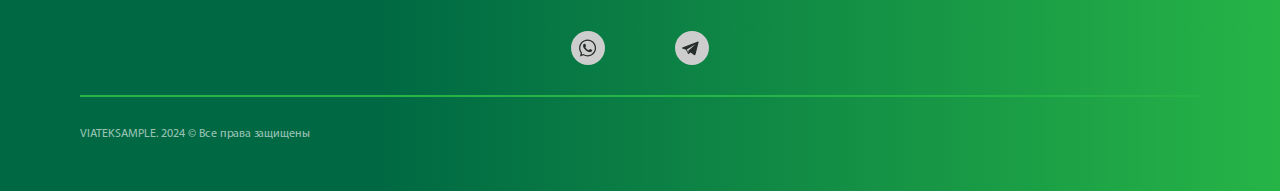
==== commit 58e92f90: "Add files via upload" ====
--- a/index.html
+++ b/index.html
@@ -43,8 +43,8 @@
             <div class="navbar__menu">
                 <ul class="navbar__menu_list">
                     <li><a href="./service.html">Услуги</a></li>
+                    <li><a href="#">Новости</a></li>
                     <li><a href="#">Портфолио</a></li>
-                    <li><a href="#">Прайс</a></li>
                 </ul>
                 <div class="navbar__burger">
                     <div class="navbar__burger-wrapper">
--- a/styles/fonts.css
+++ b/styles/fonts.css
@@ -172,4 +172,17 @@
     text-transform: uppercase;
 }
 
-/* PAGES */+/* PAGES */
+.page-title__pointer {
+    font-size: 12px;
+    font-weight: 400;
+}
+
+.page-title__pointer>span:last-child {
+    color: var(--p-up-menu-txt);
+}
+
+.news-box__item_data {
+    font-size: 15px;
+    font-weight: 300;
+}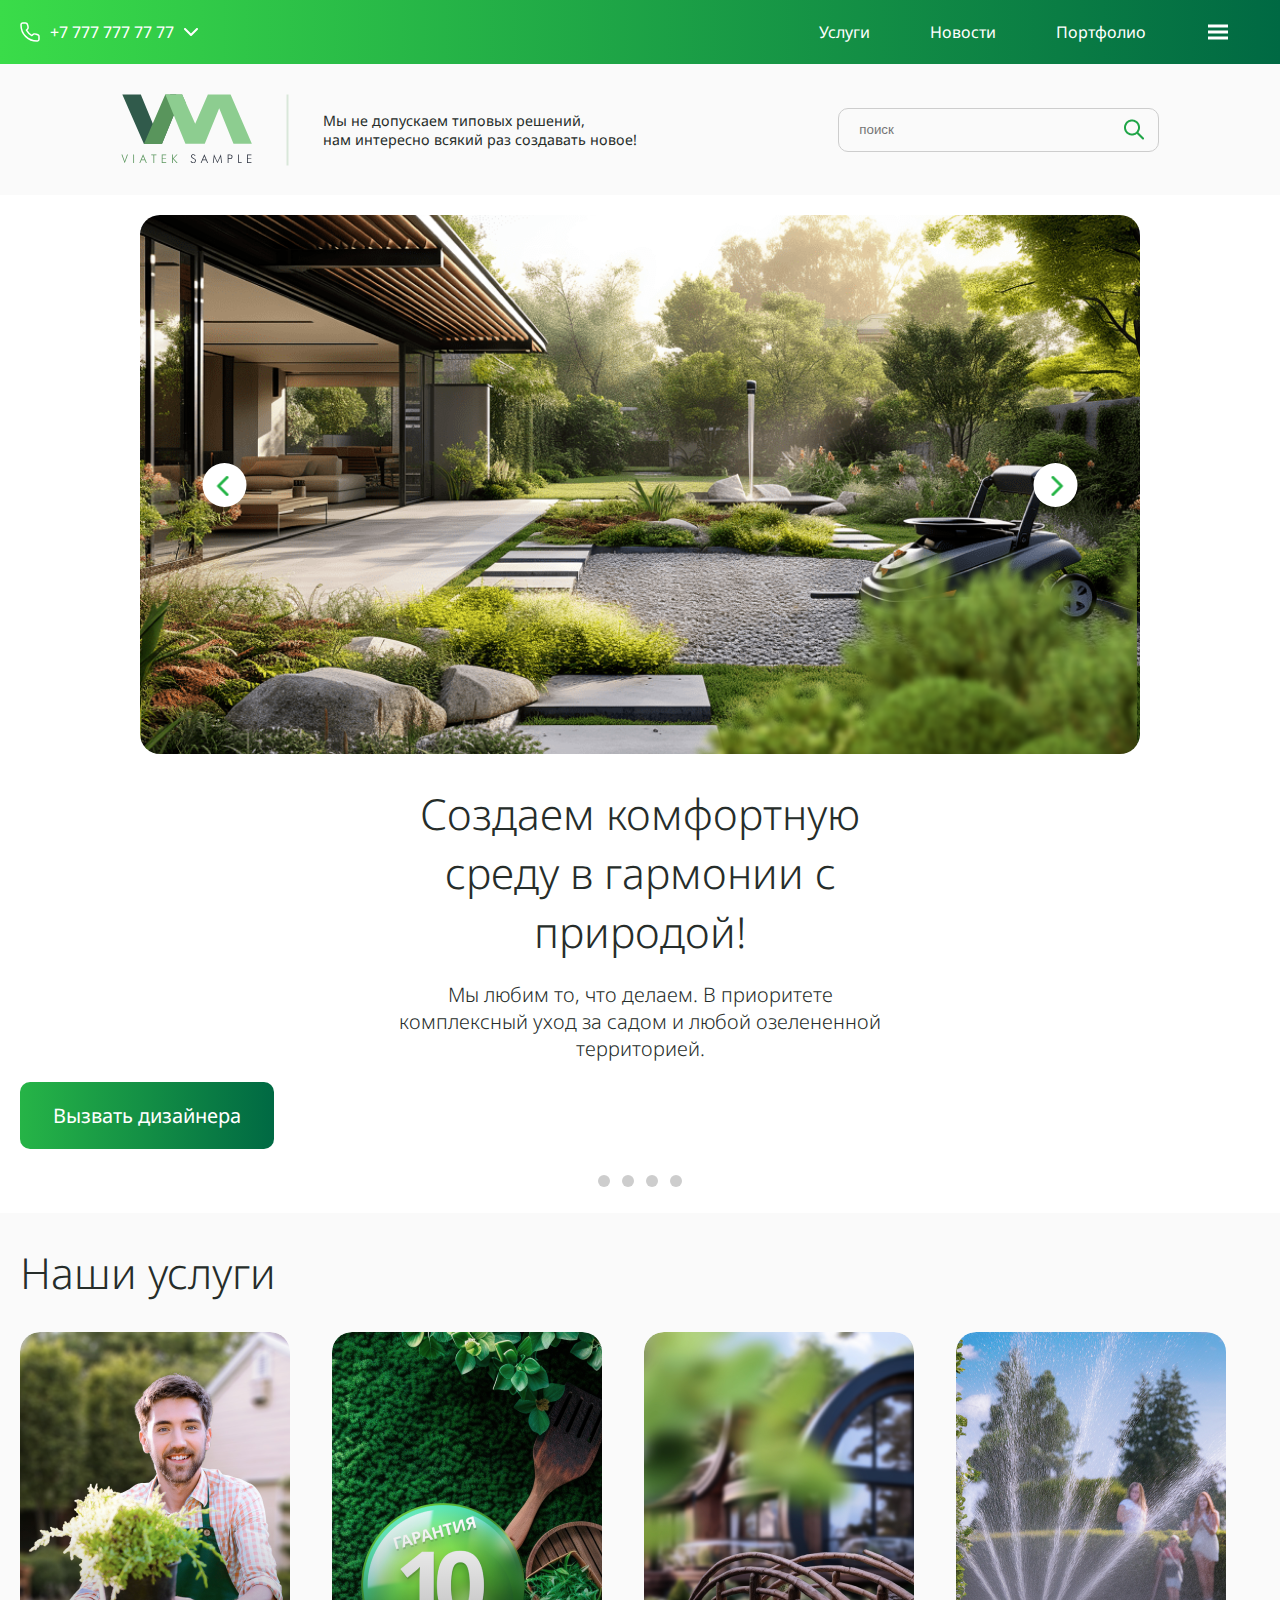
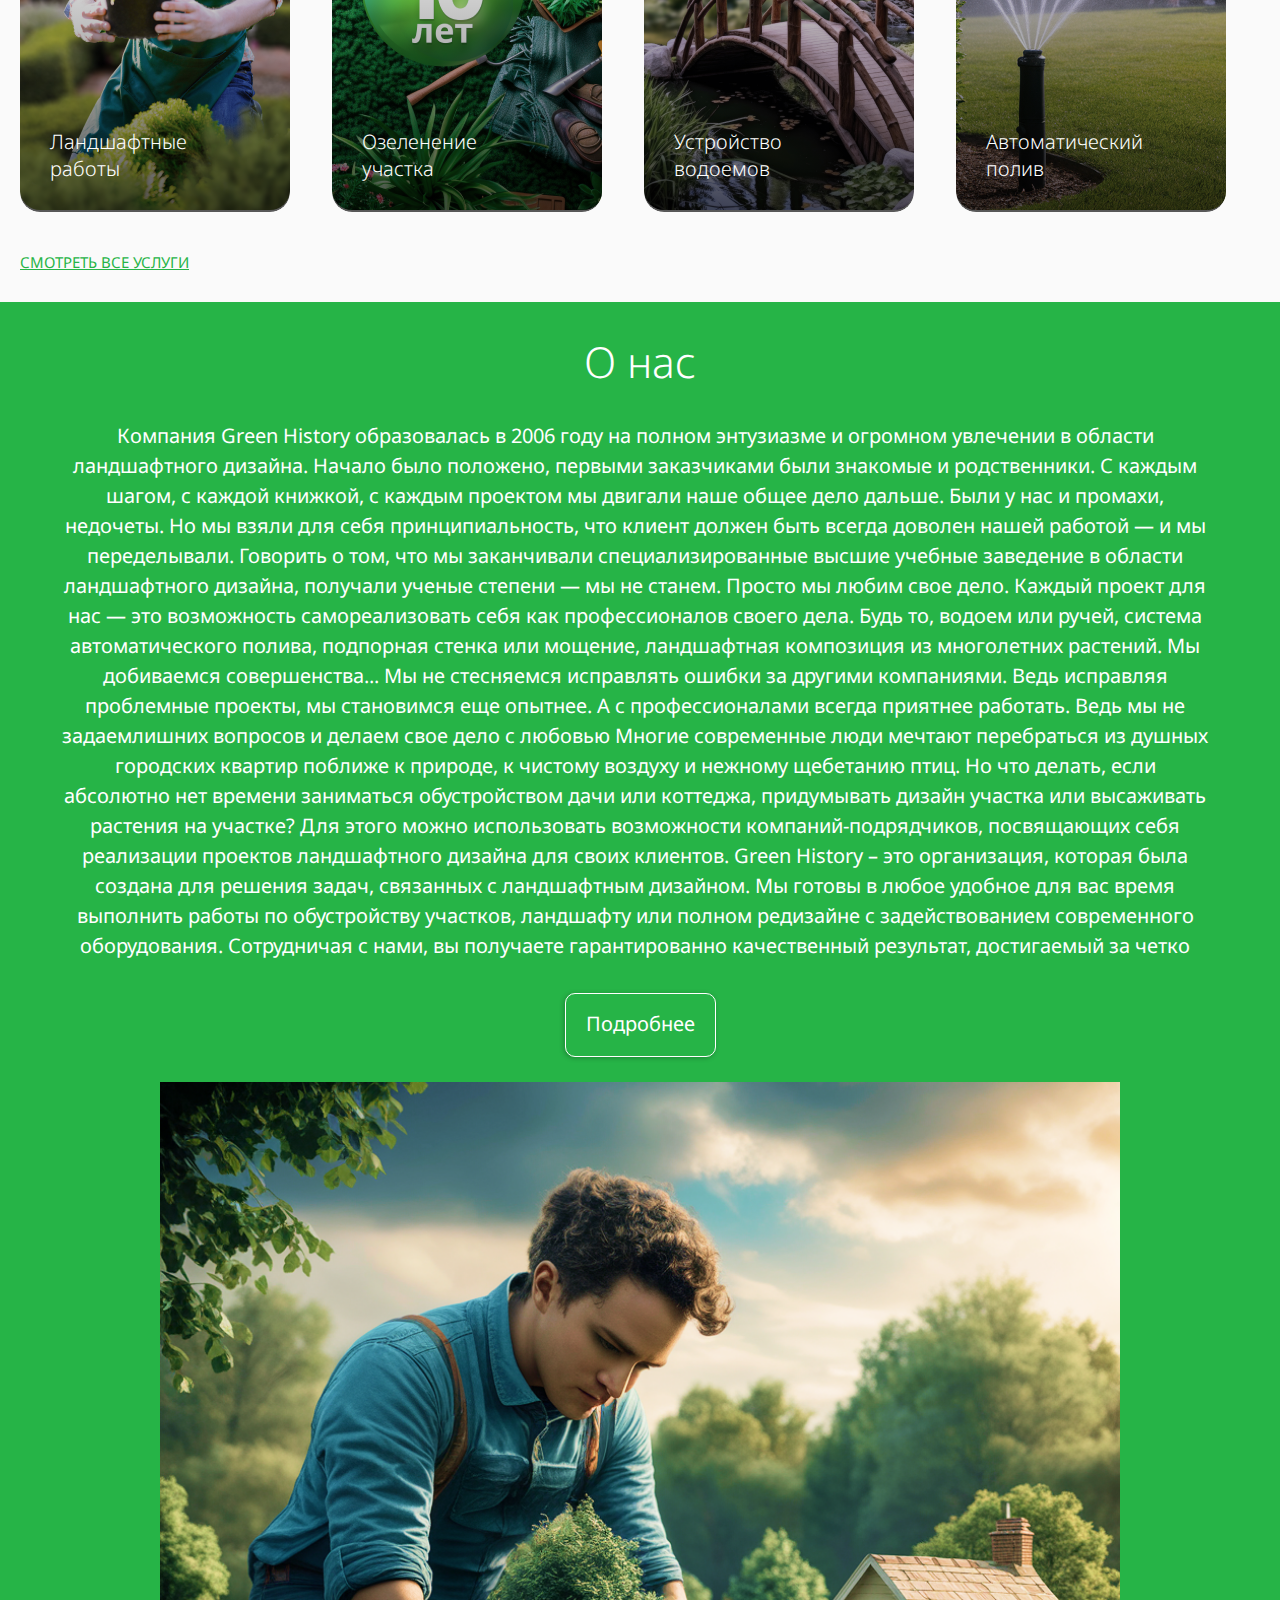
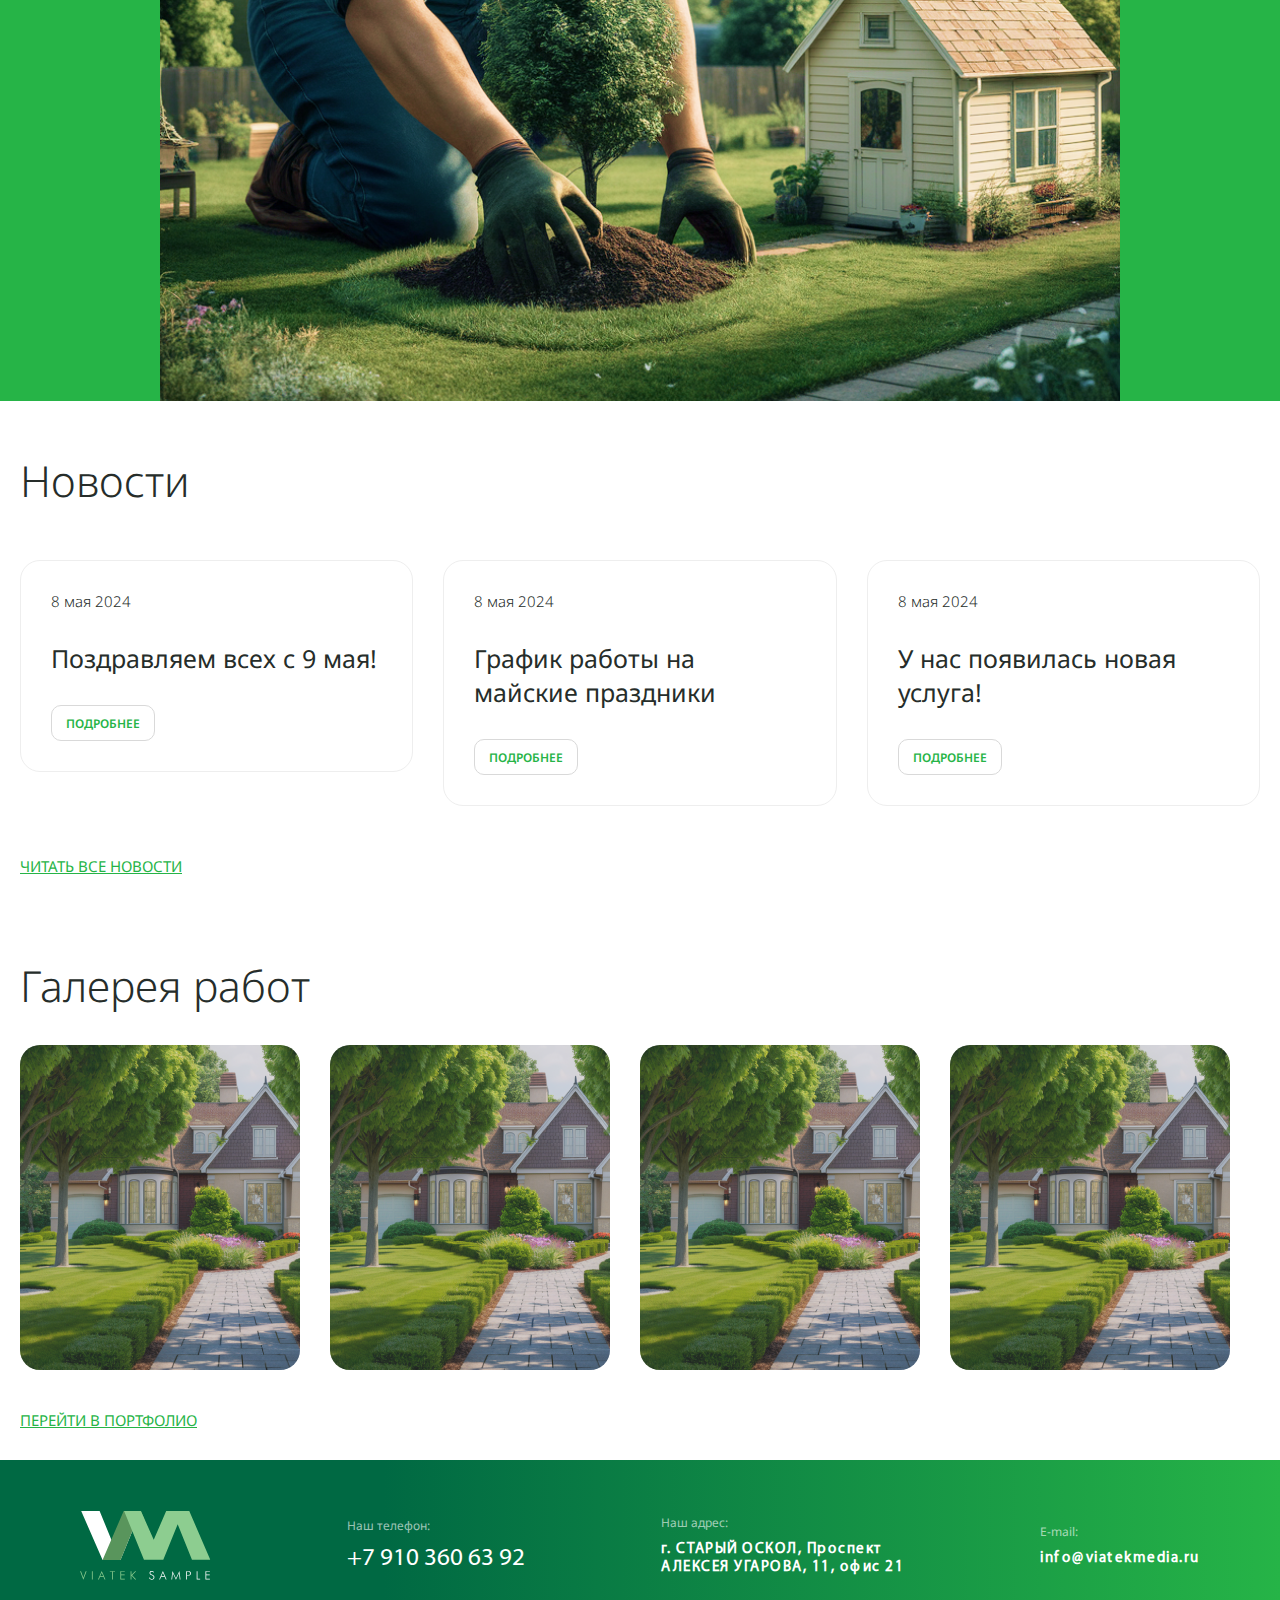
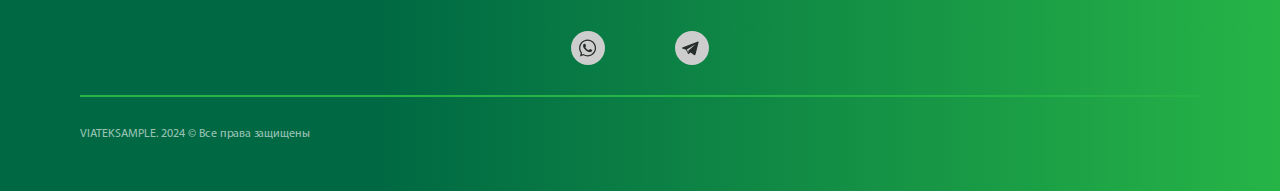
==== commit 32880009: "Add files via upload" ====
--- a/index.html
+++ b/index.html
@@ -7,7 +7,9 @@
     <title>Viatek-Sample</title>
     <link rel="stylesheet" href="./styles/reset.css">
     <link rel="stylesheet" href="./styles/fonts.css">
+    <link rel="stylesheet" href="./js/add.js">
     <link rel="stylesheet" href="./styles/style.css">
+
 </head>
 
 <body>
@@ -43,8 +45,8 @@
             <div class="navbar__menu">
                 <ul class="navbar__menu_list">
                     <li><a href="./service.html">Услуги</a></li>
-                    <li><a href="#">Новости</a></li>
-                    <li><a href="#">Портфолио</a></li>
+                    <li><a href="./news.html">Новости</a></li>
+                    <li><a href="./portfolio.html">Портфолио</a></li>
                 </ul>
                 <div class="navbar__burger">
                     <div class="navbar__burger-wrapper">
@@ -60,11 +62,11 @@
                                 <li class="navbar__pop-up_item"><img src="./icons/wertical-dots.svg" alt=""><a
                                         href="#">О компании</a></li>
                                 <li class="navbar__pop-up_item"><img src="./icons/wertical-dots.svg" alt=""><a
-                                        href="#">Услуги</a></li>
-                                <li class="navbar__pop-up_item"><img src="./icons/wertical-dots.svg" alt=""><a
-                                        href="#">Портфолио</a></li>
-                                <li class="navbar__pop-up_item"><img src="./icons/wertical-dots.svg" alt=""><a
-                                        href="#">Новости</a></li>
+                                        href="./service.html">Услуги</a></li>
+                                <li class="navbar__pop-up_item"><img src="./icons/wertical-dots.svg" alt=""><a
+                                        href="./portfolio.html">Портфолио</a></li>
+                                <li class="navbar__pop-up_item"><img src="./icons/wertical-dots.svg" alt=""><a
+                                        href="./news.html">Новости</a></li>
                                 <li class="navbar__pop-up_item"><img src="./icons/wertical-dots.svg" alt=""><a
                                         href="#">Контакты</a></li>
                                 <li class="navbar__pop-up_item"><img src="./icons/wertical-dots.svg" alt=""><a
@@ -172,8 +174,82 @@
                     территорией.
                 </p>
 
-                <a href="#" class="preview__content_btn call-btn-dark">Вызвать дизайнера</a>
-
+
+                <!-- pop-up-form-btn -->
+
+                <a class="modal-btn" href="#modal">Вызвать дизайнера</a>
+                <div id="modal" class="modal-wrapper">
+                    <div class="modal__box">
+                        <div class="exit-btn-wrapper">
+                            <a class="exit-btn" href=""><span></span></a>
+                        </div>
+                        <h1 class="modal__title">Заказать услугу</h1>
+                        <form action="#" class="form">
+                            <div class="input-wrapper">
+                                <input class="form-input" type="text" placeholder="Не определено" required>
+                                <div class="services-menu">
+                                    <label for="check-label" class="shevron-btn">
+                                        <img src="./icons/shevron-bottom-green.svg" alt="">
+                                    </label>
+                                    <input id="check-label" type="checkbox" name="list">
+                                    <div class="services__list-wrapper">
+                                        <ul class="services__list">
+                                            <li>Не определено
+                                                <label for="check-label" class="shevron-btn">
+                                                    <img src="./icons/shevron-top-green.svg" alt="">
+                                                </label>
+
+                                            </li>
+                                            <li>Вызов дизайнера</li>
+                                            <li>Ландшафтные работы</li>
+                                            <li>Озеленение участка</li>
+                                            <li>Устройство водоемов</li>
+                                            <li>Автоматический полив</li>
+                                            <li>Устройство газонов</li>
+                                        </ul>
+                                    </div>
+                                </div>
+                            </div>
+                            <p class="form__text">
+                                <span>Спасибо, что обратились к нам!
+                                </span>Как только мы получим от вас сообщение, наши<br> менеджеры постараются в
+                                кратчайшие сроки
+                                дать
+                                вам<br> исчерпывающую информацию по всем вашим вопросам.
+                            </p>
+                            <div class="input-wrapper">
+                                <input class="form-input" id="#" name="#" type="name" placeholder="Ваше имя" required>
+                            </div>
+                            <div class="input-wrapper">
+                                <input class="form-input" type="tel" placeholder="+7 (___) ___ - __ - __" required>
+                            </div>
+                            <textarea name="#" id="#" cols="30" rows="10"
+                                placeholder="Дополнительная информация"></textarea>
+                            <div class="form__agree">
+                                <label class="form-switch">
+                                    <input type="checkbox" id="form-switch">
+                                    <span class="form-slider"></span>
+                                </label>
+                                <label for="form-switch">
+                                    <p class="agree__text">
+                                        Я даю согласие на обработку персональных данных<span>
+                                            в<br>
+                                            соответствии с законодательством
+                                            Российской
+                                            Федерации.</span>
+                                    </p>
+                                </label>
+                            </div>
+                            <button class="submit-btn" type="submit">Вызвать дизайнера</button>
+                        </form>
+                    </div>
+                </div>
+
+
+
+
+
+                <!-- 4-dots -->
                 <div class="preview__dots">
                     <label for="switch1" checked></label>
                     <label for="switch2"></label>
@@ -456,6 +532,11 @@
     </main> <!-- MAIN - END ^ -->
 
 
+
+
+
+
+
     <!-- FOOTER -->
     <footer class="footer">
         <div class="container footer__container">
@@ -492,6 +573,9 @@
             </div>
         </div><!-- container footer__container -->
     </footer>
+
+
+
 </body>
 
 </html>--- a/styles/style.css
+++ b/styles/style.css
@@ -25,6 +25,10 @@
 @import url(../styles/sections/services/srv.css);
 
 /* STYLES - SECTIONS - END ^ */
+
 /* BUTTONS - STYLES */
 @import url(../styles/button.css);
-/* BUTTONS - STYLES - END ^ */+/* BUTTONS - STYLES - END ^ */
+
+
+@import url(../js/index.js)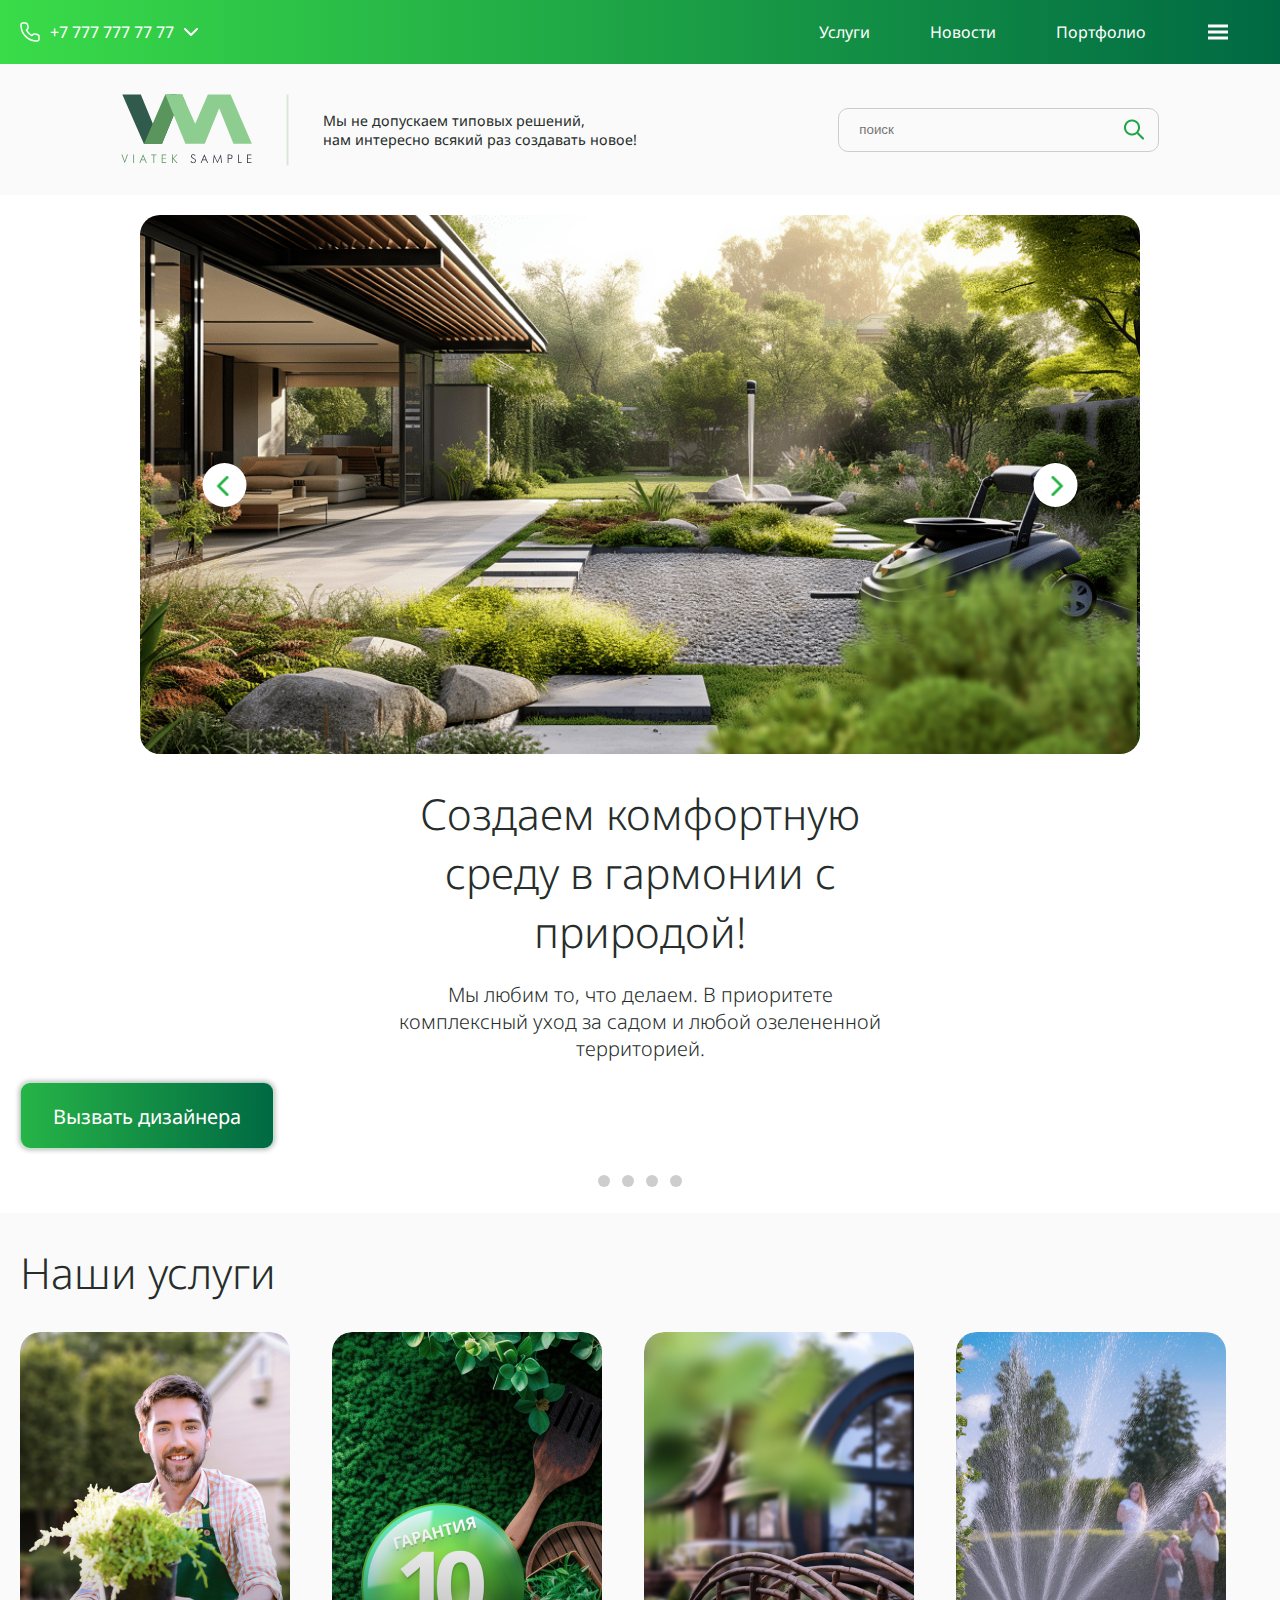
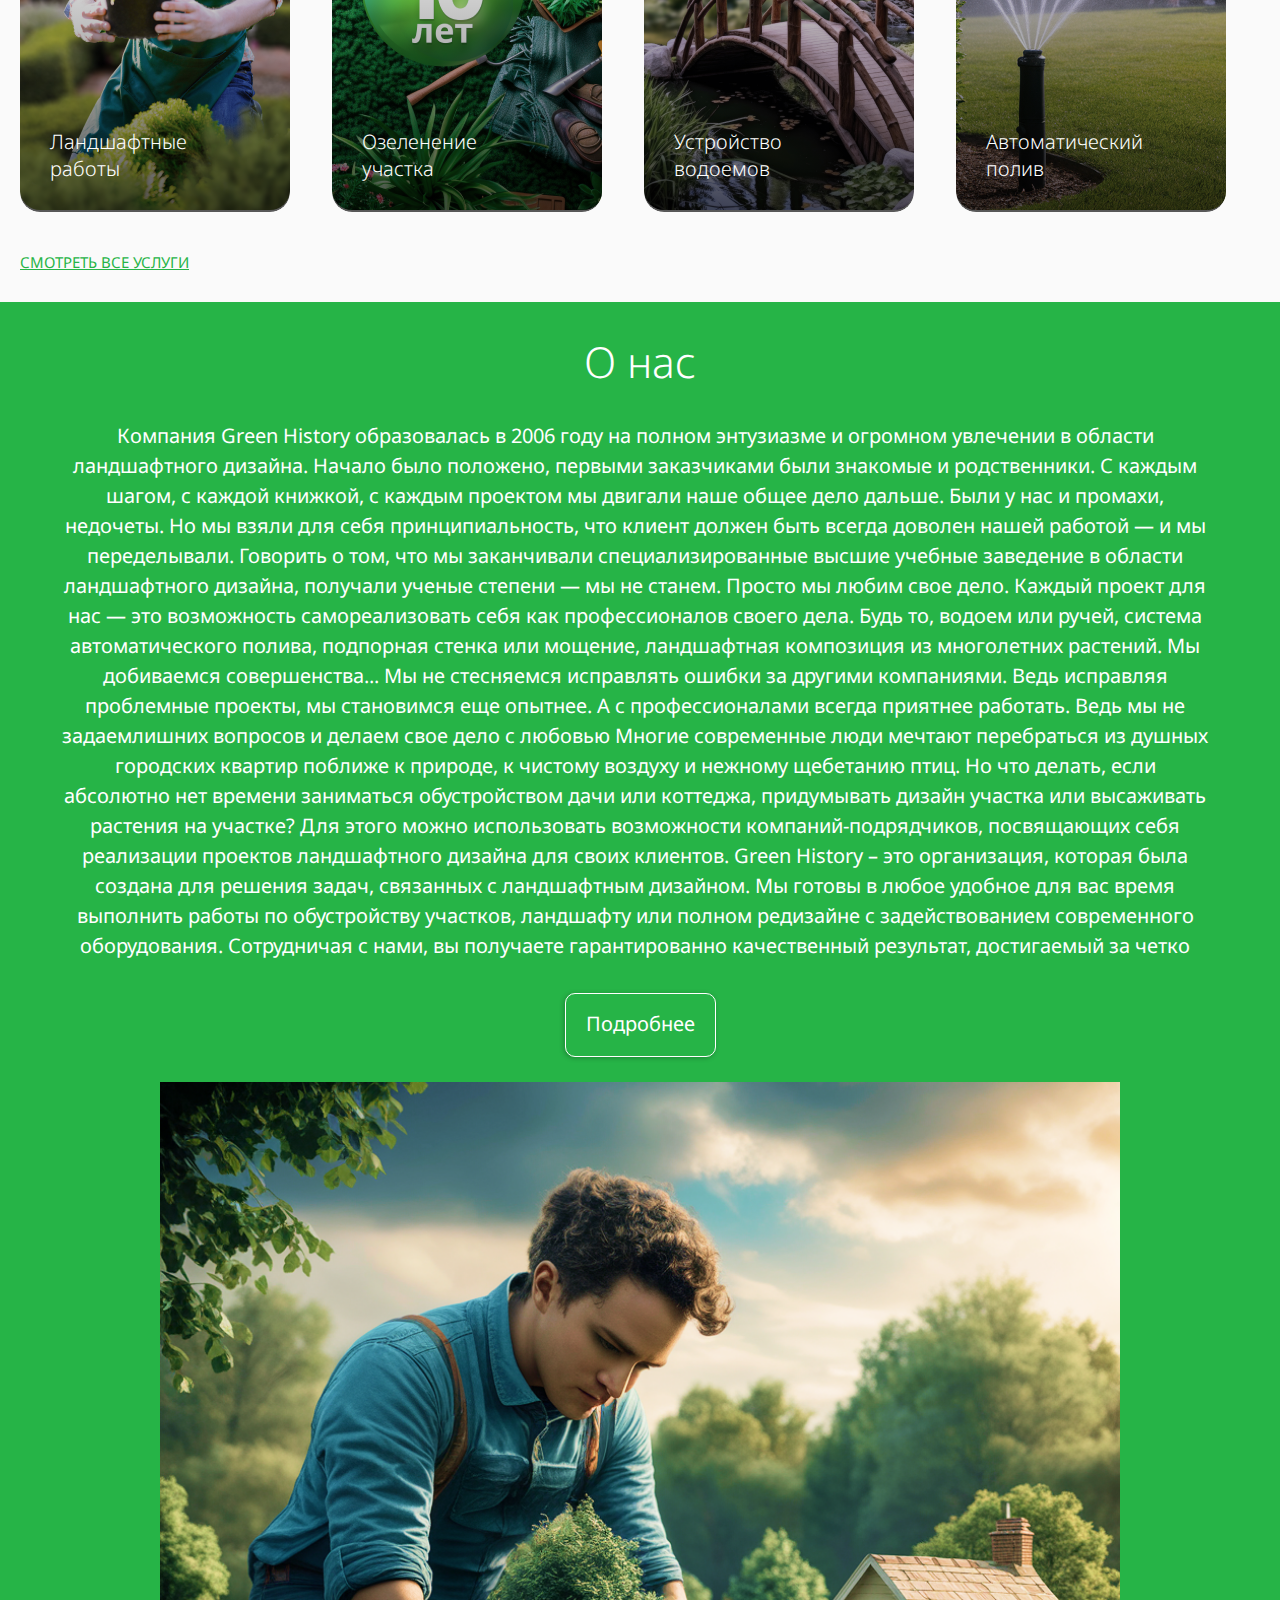
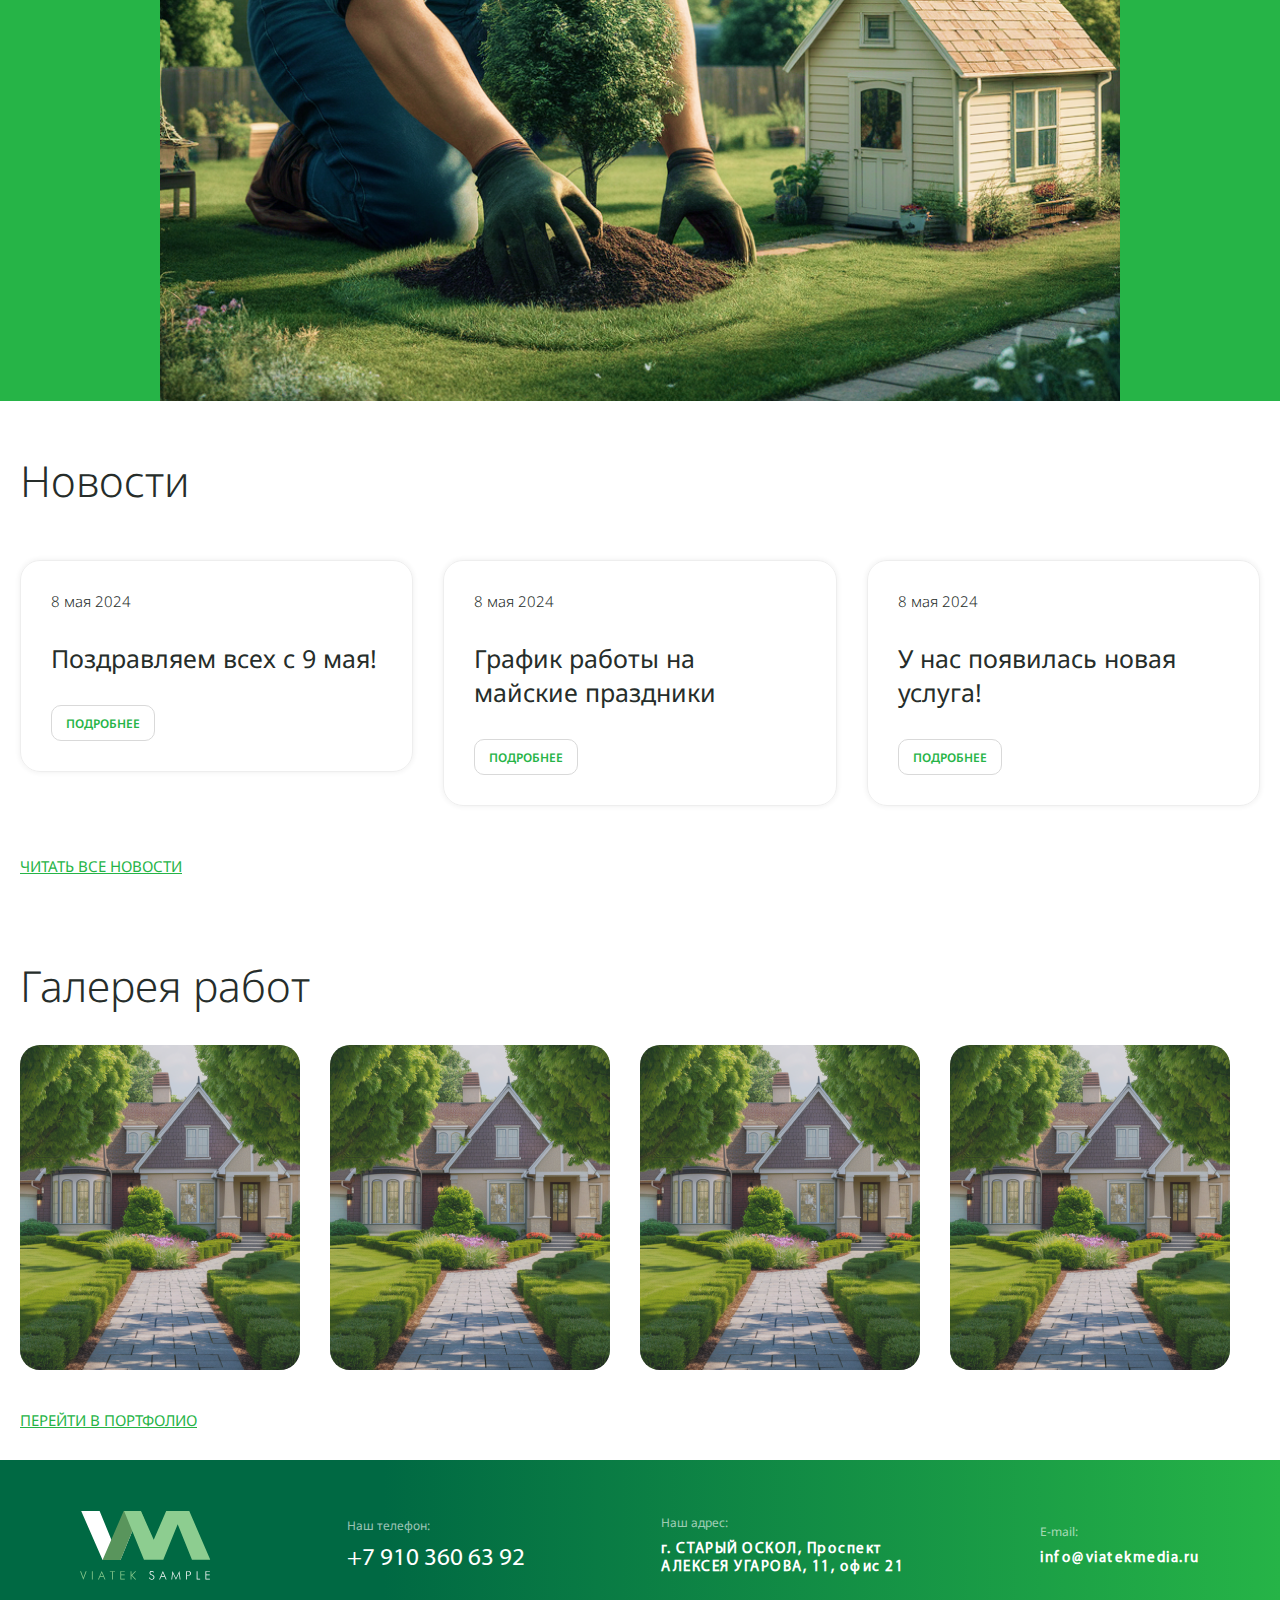
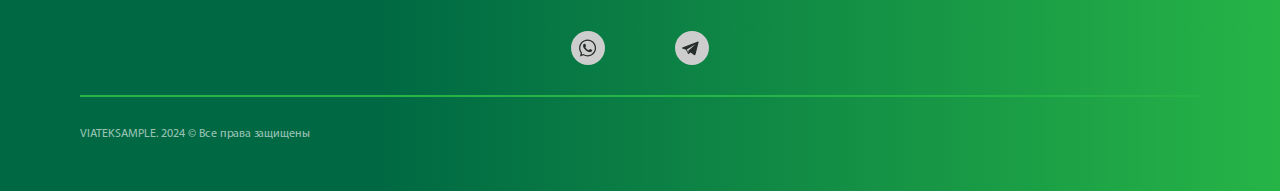
==== commit 5e4d2f8d: "Add files via upload" ====
--- a/index.html
+++ b/index.html
@@ -168,15 +168,12 @@
                     среду в гармонии с<br>
                     природой!
                 </h1>
-
                 <p class="preview__txt">Мы любим то, что делаем. В приоритете<br class="preview__txt_br1">
                     комплексный уход за садом и любой озелененной<br class="preview__txt_br2">
                     территорией.
                 </p>
 
-
                 <!-- pop-up-form-btn -->
-
                 <a class="modal-btn" href="#modal">Вызвать дизайнера</a>
                 <div id="modal" class="modal-wrapper">
                     <div class="modal__box">
@@ -244,10 +241,6 @@
                         </form>
                     </div>
                 </div>
-
-
-
-
 
                 <!-- 4-dots -->
                 <div class="preview__dots">
@@ -489,7 +482,7 @@
                         <a class="gallery__search_btn" href="./portfolio.html">
                             <img src="./icons/search(+)white-big.svg" alt="#">
                         </a>
-                        <img src="./images/home.img/gallery-img.png" alt="#">
+                        <img class="gallery-img" src="./images/home.img/gallery-img.png" alt="#">
                     </div> <!-- gallery__img-wrapper -->
                     <div class="gallery__img-wrapper">
                         <div class="gallery__img-shadow">
@@ -497,7 +490,7 @@
                         <a class="gallery__search_btn" href="./portfolio.html">
                             <img src="./icons/search(+)white-big.svg" alt="#">
                         </a>
-                        <img src="./images/home.img/gallery-img.png" alt="#">
+                        <img class="gallery-img" src="./images/home.img/gallery-img.png" alt="#">
                     </div> <!-- gallery__img-wrapper -->
                     <div class="gallery__img-wrapper">
                         <div class="gallery__img-shadow">
@@ -505,7 +498,7 @@
                         <a class="gallery__search_btn" href="./portfolio.html">
                             <img src="./icons/search(+)white-big.svg" alt="#">
                         </a>
-                        <img src="./images/home.img/gallery-img.png" alt="#">
+                        <img class="gallery-img" src="./images/home.img/gallery-img.png" alt="#">
                     </div> <!-- gallery__img-wrapper -->
                     <div class="gallery__img-wrapper">
                         <div class="gallery__img-shadow">
@@ -513,7 +506,7 @@
                         <a class="gallery__search_btn" href="./portfolio.html">
                             <img src="./icons/search(+)white-big.svg" alt="#">
                         </a>
-                        <img src="./images/home.img/gallery-img.png" alt="#">
+                        <img class="gallery-img" src="./images/home.img/gallery-img.png" alt="#">
                     </div> <!-- gallery__img-wrapper -->
                     <div class="gallery__img-wrapper">
                         <div class="gallery__img-shadow">
@@ -521,7 +514,7 @@
                         <a class="gallery__search_btn" href="./portfolio.html">
                             <img src="./icons/search(+)white-big.svg" alt="#">
                         </a>
-                        <img src="./images/home.img/gallery-img.png" alt="#">
+                        <img class="gallery-img" src="./images/home.img/gallery-img.png" alt="#">
                     </div> <!-- gallery__img-wrapper -->
                 </div><!-- gallery__images -->
             </div><!-- gallery__images-wrapper -->
--- a/styles/style.css
+++ b/styles/style.css
@@ -21,14 +21,8 @@
 @import url(../styles/home-page/news.css);
 @import url(../styles/home-page/gallery.css);
 
-/* services - page */
-@import url(../styles/sections/services/srv.css);
-
 /* STYLES - SECTIONS - END ^ */
 
 /* BUTTONS - STYLES */
 @import url(../styles/button.css);
-/* BUTTONS - STYLES - END ^ */
-
-
-@import url(../js/index.js)+/* BUTTONS - STYLES - END ^ */